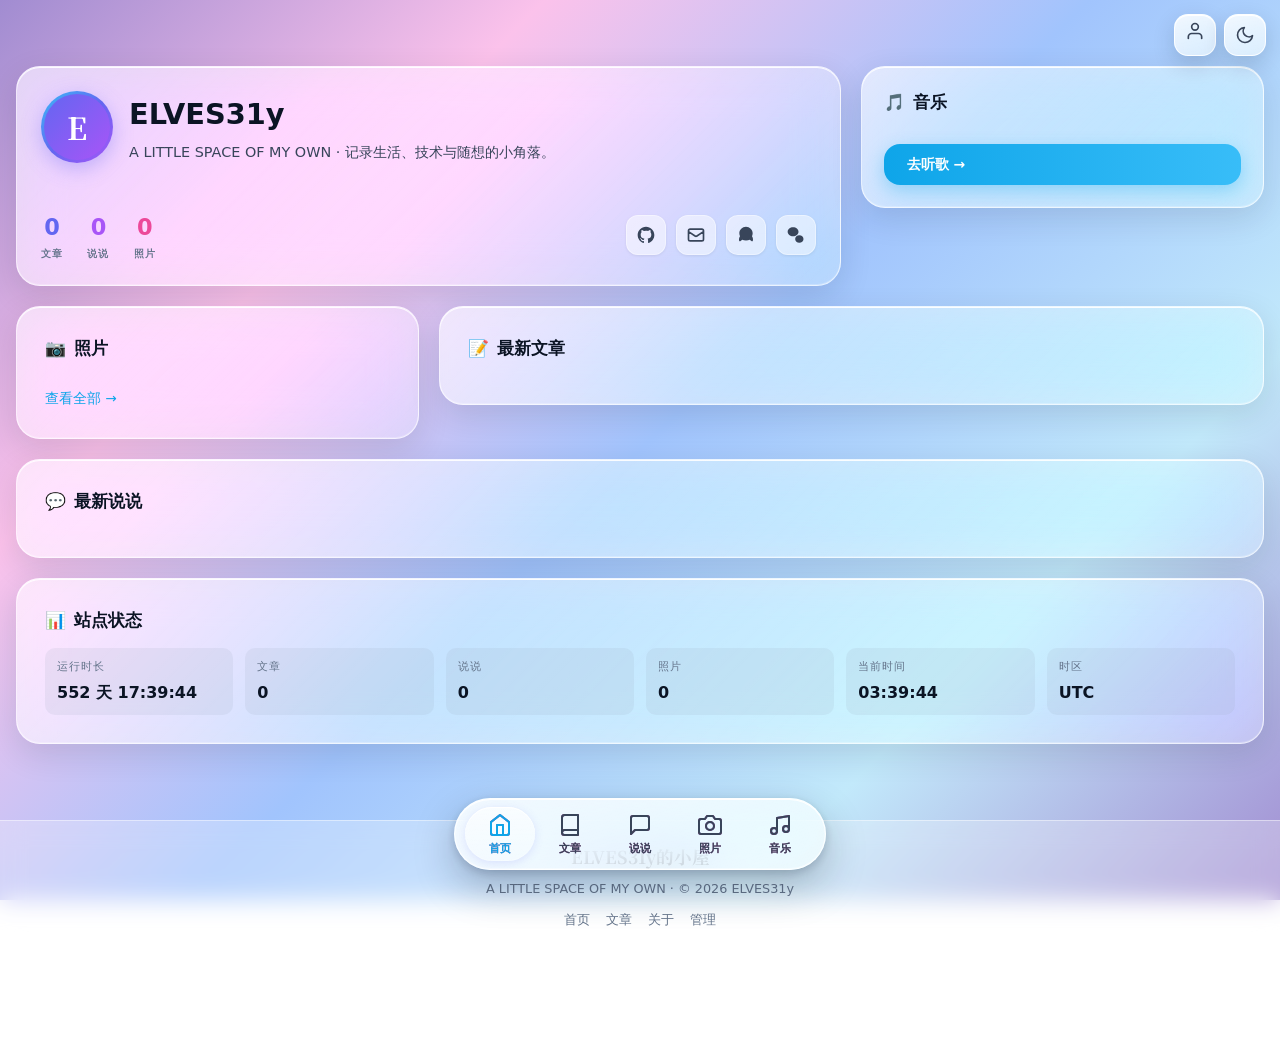
==== public/index.html @ 1f7a44fc "mobile: fix grid min-width blowout causing right-side clipping" ====
﻿<!DOCTYPE html>
<html lang="zh-CN">
<head>
  <meta charset="UTF-8">
  <meta name="viewport" content="width=device-width, initial-scale=1.0, maximum-scale=1.0, user-scalable=no, viewport-fit=cover">
  <title>ELVES31y的小屋 - A LITTLE SPACE OF MY OWN</title>
  <meta name="description" content="ELVES31y的小屋 - A LITTLE SPACE OF MY OWN">
  <link rel="preconnect" href="https://fonts.googleapis.com">
  <link rel="preconnect" href="https://fonts.gstatic.com" crossorigin>
  <link href="https://fonts.googleapis.com/css2?family=Noto+Serif+SC:wght@400;700&display=swap" rel="stylesheet">
  <link rel="stylesheet" href="css/style.css?v=28">
</head>
<body class="page-home">
  <div id="navbar"></div>

  <div class="top-actions">
    <a class="ta-btn" href="about.html" title="关于"><span data-icon="about"></span></a>
    <button class="ta-btn" type="button" data-theme-toggle title="切换主题"></button>
  </div>

  <main class="main" id="app">
    <div class="container">
      <div class="home-grid">

        <!-- 个人信息 -->
        <section class="profile-col">
          <div class="profile-card glass-card hoverable fade-in">
            <div class="profile-top">
              <div class="avatar-ring"><div class="avatar-inner">E<img src="/images/avatar.jpg" alt="ELVES31y" onerror="this.style.display='none'"></div></div>
              <div>
                <h1>ELVES31y</h1>
                <p class="bio">A LITTLE SPACE OF MY OWN · 记录生活、技术与随想的小角落。</p>
              </div>
            </div>
            <div class="profile-bottom">
              <div class="stats">
                <div class="stat"><div class="num" id="stat-posts">0</div><div class="label">文章</div></div>
                <div class="stat"><div class="num" id="stat-moments">0</div><div class="label">说说</div></div>
                <div class="stat"><div class="num" id="stat-photos">0</div><div class="label">照片</div></div>
              </div>
              <div class="social-row">
                <a class="social-btn" href="https://github.com" target="_blank" rel="noopener" title="GitHub">
                  <svg viewBox="0 0 24 24" fill="currentColor"><path d="M12 2C6.477 2 2 6.477 2 12c0 4.42 2.865 8.166 6.839 9.489.5.092.682-.217.682-.482 0-.237-.008-.866-.013-1.7-2.782.603-3.369-1.34-3.369-1.34-.454-1.156-1.11-1.464-1.11-1.464-.908-.62.069-.608.069-.608 1.003.07 1.531 1.03 1.531 1.03.892 1.529 2.341 1.087 2.91.832.092-.647.35-1.088.636-1.338-2.22-.253-4.555-1.11-4.555-4.943 0-1.091.39-1.984 1.029-2.683-.103-.253-.446-1.27.098-2.647 0 0 .84-.269 2.75 1.025A9.564 9.564 0 0112 6.844c.85.004 1.705.115 2.504.337 1.909-1.294 2.747-1.025 2.747-1.025.546 1.379.203 2.394.1 2.647.64.699 1.028 1.592 1.028 2.683 0 3.842-2.339 4.687-4.566 4.935.359.309.678.919.678 1.852 0 1.336-.012 2.415-.012 2.743 0 .267.18.578.688.48C19.138 20.161 22 16.418 22 12c0-5.523-4.477-10-10-10z"/></svg>
                </a>
                <a class="social-btn" href="mailto:you@example.com" title="邮箱">
                  <svg viewBox="0 0 24 24" fill="none" stroke="currentColor" stroke-width="2"><path d="M3 8l7.89 5.26a2 2 0 002.22 0L21 8M5 19h14a2 2 0 002-2V7a2 2 0 00-2-2H5a2 2 0 00-2 2v10a2 2 0 002 2z"/></svg>
                </a>
                <a class="social-btn" href="#" title="QQ">
                  <svg viewBox="0 0 24 24" fill="currentColor"><path d="M12 2c-4.418 0-8 3.582-8 8 0 1.25.289 2.433.805 3.49-1.024 1.708-1.53 3.843-1.021 5.308.203.585.806.84 1.341.57.828-.418 1.625-1.025 2.296-1.722 1.335.539 2.862.854 4.579.854 1.716 0 3.243-.315 4.578-.854.671.697 1.468 1.304 2.296 1.722.535.27 1.138.015 1.341-.57.509-1.465.003-3.6-1.021-5.308C19.71 12.433 20 11.25 20 10c0-4.418-3.582-8-8-8z"/></svg>
                </a>
                <a class="social-btn" href="#" title="微信">
                  <svg viewBox="0 0 24 24" fill="currentColor"><path d="M8.5 13.5c-3.59 0-6.5-2.42-6.5-5.4 0-2.98 2.91-5.4 6.5-5.4s6.5 2.42 6.5 5.4c0 2.98-2.91 5.4-6.5 5.4zm7.5 7.8c-2.76 0-5-2.02-5-4.5 0-2.48 2.24-4.5 5-4.5s5 2.02 5 4.5c0 2.48-2.24 4.5-5 4.5z"/></svg>
                </a>
              </div>
            </div>
          </div>
        </section>

        <!-- 音乐卡 -->
        <section class="music-col">
          <div class="music-card glass-card hoverable fade-in d1">
            <div class="section-title"><span style="color:var(--primary)">🎵</span> 音乐</div>
            <div id="home-music-slot"></div>
            <a class="btn-primary" href="music.html" style="display:inline-block;margin-top:14px">去听歌 →</a>
          </div>
        </section>

        <!-- 照片 -->
        <section class="photo-col">
          <div class="section-card glass-card hoverable fade-in d2">
            <div class="section-title"><span style="color:var(--primary)">📷</span> 照片</div>
            <div id="photo-preview" class="masonry"></div>
            <a href="photos.html" style="display:inline-block;margin-top:12px;color:var(--primary);font-size:0.85rem">查看全部 →</a>
          </div>
        </section>

        <!-- 最新文章 -->
        <section class="posts-col">
          <div class="section-card glass-card fade-in d3">
            <div class="section-title"><span style="color:var(--primary)">📝</span> 最新文章</div>
            <div id="latest-posts"></div>
          </div>
        </section>

        <!-- 最新说说 -->
        <section class="moment-col">
          <div class="section-card glass-card fade-in d4">
            <div class="section-title"><span style="color:var(--primary)">💬</span> 最新说说</div>
            <div id="latest-moments" style="display:grid;grid-template-columns:1fr;gap:12px">
            </div>
          </div>
        </section>

        <!-- 站点状态 -->
        <section class="status-col">
          <div class="section-card glass-card fade-in">
            <div class="section-title"><span style="color:var(--primary)">📊</span> 站点状态</div>
            <div class="status-grid">
              <div class="status-item"><span class="k">运行时长</span><span class="v" id="st-uptime">--</span></div>
              <div class="status-item"><span class="k">文章</span><span class="v" id="st-posts">0</span></div>
              <div class="status-item"><span class="k">说说</span><span class="v" id="st-moments">0</span></div>
              <div class="status-item"><span class="k">照片</span><span class="v" id="st-photos">0</span></div>
              <div class="status-item"><span class="k">当前时间</span><span class="v" id="st-clock">--</span></div>
              <div class="status-item"><span class="k">时区</span><span class="v" id="st-tz">--</span></div>
            </div>
          </div>
        </section>

      </div>
    </div>
  </main>

  <div id="site-footer"></div>
  <script src="js/common.js?v=29"></script>
  <script src="js/home.js?v=2"></script>
</body>
</html>
---- public/css/style.css ----
﻿/* ============================================================
   ELVES31y的小屋 — 全局样式
   设计规范参考自 Kirameku（MIT License），用原生 CSS 重写。
   淡蓝紫柔和色系 · 毛玻璃卡片 · 大圆角 · 柔和阴影
   ============================================================ */

/* ---------- 字体 ---------- */
:root {
  --font-body: "Inter", "Segoe UI Variable", "Segoe UI", "PingFang SC",
    "HarmonyOS Sans SC", "MiSans", "Hiragino Sans GB", "Microsoft YaHei UI",
    "Microsoft YaHei", system-ui, -apple-system, sans-serif;
  --font-serif: "Noto Serif SC", "Songti SC", "SimSun", serif;
  --font-mono: "Cascadia Code", "Fira Code", "JetBrains Mono", Consolas, monospace;
}

/* ---------- 主题变量（浅色） ---------- */
:root {
  --primary: #0ea5e9;          /* sky-500 */
  --primary-2: #38bdf8;        /* sky-400 */
  --primary-soft: rgba(14, 165, 233, 0.1);
  --indigo: #6366f1;
  --indigo-soft: rgba(99, 102, 241, 0.1);
  --purple: #a855f7;
  --pink: #ec4899;
  --pink-soft: rgba(236, 72, 153, 0.1);

  --text-1: #0b1424;           /* slate-900 */
  --text-2: #38455a;           /* slate-600 */
  --text-3: #64748b;           /* slate-400 */

  --card-bg: rgba(255, 255, 255, 0.66);
  --card-bg-strong: rgba(255, 255, 255, 0.82);
  --card-border: rgba(255, 255, 255, 0.7);
  --glass-blur: 12px;

  --radius-lg: 24px;           /* rounded-3xl */
  --radius-md: 16px;           /* rounded-2xl */
  --radius-sm: 12px;           /* rounded-xl */

  --shadow-card: 0 8px 32px rgba(0, 0, 0, 0.1);
  --shadow-card-hover: 0 16px 48px rgba(0, 0, 0, 0.16);
  --shadow-lg: 0 20px 60px rgba(0, 0, 0, 0.2);

  --divider: rgba(15, 23, 42, 0.08);

  /* 背景：淡蓝紫柔和渐变 */
  --bg-body: linear-gradient(135deg, #a18cd1 0%, #fbc2eb 25%, #a1c4fd 50%, #c2e9fb 75%, #a18cd1 100%);
  --bg-size: 400% 400%;
}

/* ---------- 深色主题 ---------- */
[data-theme="dark"] {
  --primary: #38bdf8;
  --primary-2: #0ea5e9;
  --primary-soft: rgba(56, 189, 248, 0.15);
  --indigo: #818cf8;
  --indigo-soft: rgba(129, 140, 248, 0.2);
  --purple: #c084fc;
  --pink: #f472b6;
  --pink-soft: rgba(244, 114, 182, 0.15);

  --text-1: #f5f8fc;
  --text-2: #d5dee9;
  --text-3: #97a6ba;

  --card-bg: rgba(30, 41, 59, 0.78);        /* slate-800/50 */
  --card-bg-strong: rgba(15, 23, 42, 0.9); /* slate-900 */
  --card-border: rgba(255, 255, 255, 0.1);

  --shadow-card: 0 8px 32px rgba(0, 0, 0, 0.3);
  --shadow-card-hover: 0 16px 48px rgba(0, 0, 0, 0.45);
  --shadow-lg: 0 20px 60px rgba(0, 0, 0, 0.5);

  --divider: rgba(255, 255, 255, 0.08);

  --bg-body: linear-gradient(135deg, #0f0b2e 0%, #1a1145 25%, #0d1b3e 50%, #1e1145 75%, #0f0b2e 100%);
}

/* ---------- 基础 ---------- */
* { box-sizing: border-box; margin: 0; padding: 0; }

html {
  overflow-y: scroll;
  scroll-behavior: smooth;
}

body {
  font-family: var(--font-body);
  color: var(--text-1);
  min-height: 100vh;
  line-height: 1.6;
  -webkit-font-smoothing: antialiased;
  background: var(--bg-body);
  background-size: var(--bg-size);
  animation: gradient-flow 20s ease infinite;
  background-attachment: fixed;
  transition: background 0.5s ease, color 0.3s ease;
}

/* 全站背景图位：/images/home-bg.jpg（所有页面统一；关于页横幅另用 about-bg.jpg）。
   图不在 / 加载失败时自动回落到底下的渐变，不会白屏。 */
html { background: var(--bg-body) fixed; }
body { background: transparent; }
/* 背景高斯模糊层：图片铺在固定层上做 blur，正文内容不受影响 */
body::before {
  content: "";
  position: fixed;
  inset: -24px;
  z-index: -1;
  pointer-events: none;
  background: url(/images/home-bg.jpg) center/cover no-repeat;
  filter: blur(16px) saturate(1.12);
  transform: translateZ(0);
}

a { color: inherit; text-decoration: none; }
img { max-width: 100%; display: block; }
button { font-family: inherit; cursor: pointer; border: none; background: none; color: inherit; }
input, textarea, select { font-family: inherit; font-size: 1rem; }

@keyframes gradient-flow {
  0%   { background-position: 0% 50%; }
  50%  { background-position: 100% 50%; }
  100% { background-position: 0% 50%; }
}

/* ---------- 毛玻璃基础 ---------- */
.glass-card {
  background: var(--card-bg);
  -webkit-backdrop-filter: blur(var(--glass-blur));
  backdrop-filter: blur(var(--glass-blur));
  border: 1px solid var(--card-border);
  box-shadow: var(--shadow-card);
  border-radius: var(--radius-md);
  transition: box-shadow 0.3s ease, transform 0.3s ease, background 0.5s ease, border-color 0.5s ease;
}
.glass-card.hoverable:hover {
  box-shadow: var(--shadow-card-hover);
  transform: translateY(-4px);
}

.glass-button {
  background: rgba(255, 255, 255, 0.3);
  -webkit-backdrop-filter: blur(8px);
  backdrop-filter: blur(8px);
  border: 1px solid rgba(255, 255, 255, 0.35);
  border-radius: var(--radius-sm);
  padding: 0.6rem 1.1rem;
  font-size: 0.875rem;
  font-weight: 500;
  transition: all 0.3s ease;
  color: var(--text-2);
}
.glass-button:hover {
  background: rgba(255, 255, 255, 0.5);
  transform: translateY(-1px);
  box-shadow: 0 4px 12px rgba(0, 0, 0, 0.15);
  color: var(--text-1);
}
[data-theme="dark"] .glass-button { background: rgba(51, 65, 85, 0.5); border-color: rgba(255,255,255,0.12); }
[data-theme="dark"] .glass-button:hover { background: rgba(71, 85, 105, 0.6); }

.glass-input {
  width: 100%;
  background: rgba(255, 255, 255, 0.3);
  -webkit-backdrop-filter: blur(8px);
  backdrop-filter: blur(8px);
  border: 1px solid rgba(255, 255, 255, 0.35);
  border-radius: var(--radius-sm);
  padding: 0.7rem 1rem;
  outline: none;
  transition: all 0.3s ease;
  color: var(--text-1);
}
.glass-input:focus {
  border-color: rgba(99, 102, 241, 0.6);
  box-shadow: 0 0 0 3px rgba(99, 102, 241, 0.12);
}
[data-theme="dark"] .glass-input { background: rgba(51, 65, 85, 0.5); border-color: rgba(255,255,255,0.12); }

/* 主按钮（渐变） */
.btn-primary {
  display: inline-flex; align-items: center; gap: 0.4rem;
  padding: 0.6rem 1.4rem;
  border-radius: var(--radius-md);
  background: linear-gradient(90deg, var(--primary), var(--primary-2));
  color: #fff; font-weight: 600; font-size: 0.875rem;
  box-shadow: 0 6px 18px rgba(14, 165, 233, 0.3);
  transition: transform 0.2s ease, box-shadow 0.2s ease, opacity 0.2s;
}
.btn-primary:hover { transform: translateY(-2px); box-shadow: 0 10px 24px rgba(14, 165, 233, 0.4); }
.btn-primary:disabled { opacity: 0.5; cursor: not-allowed; transform: none; }

.btn-ghost {
  display: inline-flex; align-items: center; gap: 0.4rem;
  padding: 0.55rem 1.2rem; border-radius: var(--radius-md);
  background: rgba(255,255,255,0.1); border: 1px solid rgba(255,255,255,0.2);
  font-size: 0.875rem; font-weight: 500; color: var(--text-2);
  transition: all 0.3s ease;
}
.btn-ghost:hover { background: rgba(255,255,255,0.2); color: var(--text-1); }

/* ---------- 滚动条 ---------- */
::-webkit-scrollbar { width: 6px; height: 6px; }
::-webkit-scrollbar-track { background: transparent; }
::-webkit-scrollbar-thumb { background: rgba(99, 102, 241, 0.3); border-radius: 10px; }
::-webkit-scrollbar-thumb:hover { background: rgba(99, 102, 241, 0.8); }
* { scrollbar-width: thin; scrollbar-color: rgba(99, 102, 241, 0.3) transparent; }

/* ---------- 布局 ---------- */
.container { width: 100%; max-width: 1152px; margin: 0 auto; padding: 0 16px; }
.container-narrow { width: 100%; max-width: 896px; margin: 0 auto; padding: 0 16px; }
.container-xs { width: 100%; max-width: 672px; margin: 0 auto; padding: 0 16px; }

.main { padding-top: 84px; /* 给固定导航让位 */ padding-bottom: 48px; min-height: 70vh; }

/* 页头（图标 + 标题 + 副标题） */
.page-header { margin-bottom: 32px; }
.page-header .head { display: flex; align-items: center; gap: 10px; margin-bottom: 4px; }
.page-header .head svg { width: 26px; height: 26px; color: var(--primary); }
.page-header h1 { font-size: 1.5rem; font-weight: 700; color: var(--text-1); }
.page-header .sub { font-size: 0.9rem; color: var(--text-2); margin-left: 36px; }

/* ---------- 导航栏 ---------- */
.navbar {
  position: fixed; top: 0; left: 0; right: 0; z-index: 50;
  background: var(--card-bg);
  -webkit-backdrop-filter: blur(12px);
  backdrop-filter: blur(12px);
  border-bottom: 1px solid var(--card-border);
  box-shadow: 0 8px 32px rgba(0, 0, 0, 0.08);
}
.navbar-inner {
  max-width: 1280px; margin: 0 auto; padding: 0 16px;
  display: flex; align-items: center; justify-content: space-between; height: 64px;
}
.brand { display: flex; align-items: center; font-family: var(--font-serif); font-size: 1.3rem; font-weight: 700; color: var(--text-1); }
.brand .accent { color: var(--primary); font-family: serif; margin: 0 2px; }

.nav-links { display: none; align-items: center; gap: 2px; }
.nav-links a {
  position: relative; display: flex; align-items: center; gap: 6px;
  padding: 8px 12px; border-radius: 8px; font-size: 0.875rem; font-weight: 500;
  color: var(--text-2); transition: all 0.2s ease;
}
.nav-links a svg { width: 16px; height: 16px; }
.nav-links a:hover { color: var(--text-1); }
.nav-links a.active { color: var(--primary); }
.nav-links a.active::after {
  content: ""; position: absolute; bottom: 2px; left: 50%; transform: translateX(-50%);
  width: 6px; height: 6px; border-radius: 50%; background: var(--primary);
}

.nav-actions { display: flex; align-items: center; gap: 4px; }
.icon-btn {
  display: flex; align-items: center; justify-content: center;
  width: 38px; height: 38px; border-radius: 8px; color: var(--text-2);
  transition: all 0.2s ease;
}
.icon-btn:hover { background: rgba(148, 163, 184, 0.15); color: var(--text-1); }
.icon-btn svg { width: 20px; height: 20px; }
.hamburger { display: flex; }

/* 移动端下拉菜单 */
.mobile-menu {
  display: none; position: fixed; top: 64px; left: 0; right: 0; z-index: 49;
  background: var(--card-bg-strong);
  -webkit-backdrop-filter: blur(16px); backdrop-filter: blur(16px);
  border-bottom: 1px solid var(--card-border);
  box-shadow: var(--shadow-card); padding: 12px;
}
.mobile-menu.open { display: block; }
.mobile-menu a {
  display: flex; align-items: center; gap: 12px;
  padding: 12px 16px; border-radius: 8px; font-size: 0.95rem; font-weight: 500; color: var(--text-2);
}
.mobile-menu a svg { width: 20px; height: 20px; }
.mobile-menu a.active { background: var(--primary-soft); color: var(--primary); }

@media (min-width: 900px) {
  .nav-links { display: flex; }
  .hamburger { display: none; }
}

/* ---------- 页脚 ---------- */
.site-footer {
  margin-top: 48px; padding: 32px 16px;
  border-top: 1px solid var(--card-border);
  background: var(--card-bg);
  -webkit-backdrop-filter: blur(12px); backdrop-filter: blur(12px);
  text-align: center;
}
.site-footer .brand { justify-content: center; font-size: 1.1rem; margin-bottom: 8px; }
.site-footer p { color: var(--text-3); font-size: 0.8rem; }
.site-footer .links { display: flex; justify-content: center; flex-wrap: wrap; gap: 16px; margin-top: 10px; }
.site-footer .links a { color: var(--text-3); font-size: 0.8rem; }
.site-footer .links a:hover { color: var(--primary); }

/* ---------- 首页 ---------- */
.home-grid { display: grid; grid-template-columns: 1fr; gap: 16px; }
.section-card { padding: 22px; border-radius: var(--radius-lg); }
.section-title { display: flex; align-items: center; gap: 8px; font-size: 1.05rem; font-weight: 700; margin-bottom: 14px; }
.section-title svg { width: 18px; height: 18px; color: var(--primary); }

/* 个人信息卡 */
.profile-card { padding: 24px; border-radius: var(--radius-lg); display: flex; flex-direction: column; justify-content: space-between; min-height: 220px; }
.profile-top { display: flex; align-items: flex-start; gap: 16px; }
.avatar-ring {
  flex-shrink: 0; width: 72px; height: 72px; border-radius: 50%;
  background: linear-gradient(135deg, var(--primary-2), var(--indigo), var(--purple));
  padding: 3px; box-shadow: 0 6px 20px rgba(99, 102, 241, 0.35);
}
.avatar-ring img { width: 100%; height: 100%; border-radius: 50%; object-fit: cover; background: #fff; }
.avatar-inner {
  width: 100%; height: 100%; border-radius: 50%; background: #fff;
  display: flex; align-items: center; justify-content: center;
  font-family: var(--font-serif); font-size: 1.9rem; font-weight: 700;
  background: linear-gradient(135deg, var(--indigo), var(--purple)); color: #fff;
}
.profile-top h1 { font-size: 1.5rem; font-weight: 700; margin-bottom: 4px; }
.profile-top .bio { font-size: 0.9rem; color: var(--text-2); max-width: 480px; }
.profile-bottom { display: flex; align-items: center; justify-content: space-between; flex-wrap: wrap; gap: 14px; margin-top: 20px; }
.stats { display: flex; gap: 24px; }
.stat { text-align: center; }
.stat .num { font-size: 1.4rem; font-weight: 900; color: var(--indigo); }
.stat:nth-child(2) .num { color: var(--purple); }
.stat:nth-child(3) .num { color: var(--pink); }
.stat .label { font-size: 0.6rem; font-weight: 700; color: var(--text-3); text-transform: uppercase; letter-spacing: 0.12em; }
.social-row { display: flex; gap: 10px; flex-wrap: wrap; }
.social-btn {
  width: 40px; height: 40px; border-radius: 12px;
  background: rgba(255,255,255,0.5); border: 1px solid rgba(255,255,255,0.4);
  display: flex; align-items: center; justify-content: center; color: var(--text-2);
  box-shadow: 0 1px 3px rgba(0,0,0,0.08); transition: all 0.3s ease;
}
[data-theme="dark"] .social-btn { background: rgba(51,65,85,0.5); border-color: rgba(255,255,255,0.1); }
.social-btn:hover { transform: scale(1.15) translateY(-3px); color: var(--primary); }
.social-btn svg { width: 20px; height: 20px; }

/* 音乐卡（首页） */
.music-card { padding: 22px; border-radius: var(--radius-lg); display: flex; flex-direction: column; justify-content: center; }
.music-card .aplayer { margin: 0; border-radius: var(--radius-sm); }

/* 文章 hero 大图卡 */
.hero-post {
  position: relative; display: block; border-radius: var(--radius-lg); overflow: hidden;
  min-height: 200px; aspect-ratio: 16/10;
}
.hero-post img { position: absolute; inset: 0; width: 100%; height: 100%; object-fit: cover; transition: transform 0.6s ease; }
.hero-post:hover img { transform: scale(1.05); }
.hero-post .mask { position: absolute; inset: 0; background: linear-gradient(to top, rgba(0,0,0,0.75), rgba(0,0,0,0.15) 50%, transparent); }
.hero-post .info { position: absolute; left: 0; right: 0; bottom: 0; padding: 18px; color: #fff; }
.hero-post .info h3 { font-size: 1.3rem; font-weight: 700; margin-bottom: 4px; }
.hero-post .info p { font-size: 0.85rem; opacity: 0.75; }
.hero-post .meta { display: flex; gap: 14px; font-size: 0.75rem; opacity: 0.6; margin-top: 6px; }
.hero-post .placeholder {
  position: absolute; inset: 0; display: flex; align-items: center; justify-content: center;
  background: linear-gradient(135deg, var(--indigo), var(--primary-2), var(--purple)); color: #fff; font-size: 1.4rem;
}
.hero-post .fallback, .mini-post .fallback {
  position: absolute; inset: 0; display: flex; align-items: center; justify-content: center;
  background: linear-gradient(135deg, var(--indigo), var(--primary-2), var(--purple));
  color: #fff; font-family: var(--font-serif); font-size: 1.05rem; padding: 16px; text-align: center;
}

/* 小文章卡（首页） */
.mini-posts { display: grid; grid-template-columns: repeat(3, 1fr); gap: 12px; }
.mini-post {
  position: relative; display: block; border-radius: var(--radius-md); overflow: hidden; height: 90px;
}
.mini-post img { width: 100%; height: 100%; object-fit: cover; transition: transform 0.5s ease; }
.mini-post:hover img { transform: scale(1.05); }
.mini-post .bg { position: absolute; inset: 0; background: linear-gradient(135deg, var(--indigo), var(--purple)); }
.mini-post .t { position: absolute; inset: 0; padding: 10px; display: flex; flex-direction: column; justify-content: flex-end; color: #fff; background: rgba(0,0,0,0.35); }
.mini-post .t h4 { font-size: 0.75rem; font-weight: 700; }
.mini-post .t span { font-size: 0.6rem; opacity: 0.6; }

/* 说说预览卡 */
.moment-preview { padding: 18px; border-radius: var(--radius-md); min-height: 120px; }
.moment-preview .time { font-size: 0.7rem; color: var(--text-3); }
.moment-preview p { font-size: 0.85rem; color: var(--text-2); margin-top: 6px; line-height: 1.6; }

/* ---------- 文章列表 ---------- */
.filter-tabs { display: flex; flex-wrap: wrap; gap: 8px; margin-bottom: 24px; }
.filter-tab {
  position: relative; padding: 6px 18px; border-radius: var(--radius-md);
  font-size: 0.85rem; font-weight: 500; color: var(--text-2);
  background: rgba(255,255,255,0.12); border: 1px solid rgba(255,255,255,0.22);
  -webkit-backdrop-filter: blur(12px); backdrop-filter: blur(12px);
  transition: all 0.3s ease; overflow: hidden;
}
.filter-tab:hover { background: rgba(255,255,255,0.24); }
.filter-tab.active { color: #fff; border-color: transparent; background: linear-gradient(90deg, var(--primary), var(--primary-2)); box-shadow: 0 6px 16px rgba(14,165,233,0.3); }
.filter-tab .count { font-size: 0.75rem; opacity: 0.65; margin-left: 5px; }

.post-grid { display: grid; grid-template-columns: 1fr; gap: 16px; }
@media (min-width: 640px) { .post-grid { grid-template-columns: repeat(2, 1fr); } }
@media (min-width: 1024px) { .post-grid { grid-template-columns: repeat(3, 1fr); gap: 20px; } }

.post-card {
  position: relative; display: block; border-radius: var(--radius-lg); overflow: hidden;
  aspect-ratio: 16/10; background: var(--card-bg-strong);
  transform-style: preserve-3d; transition: transform 0.2s ease-out, box-shadow 0.3s ease;
}
.post-card img { position: absolute; inset: 0; width: 100%; height: 100%; object-fit: cover; transition: transform 0.5s ease; }
.post-card:hover img { transform: scale(1.06); }
.post-card .mask { position: absolute; inset: 0; background: linear-gradient(to top, rgba(0,0,0,0.75), rgba(0,0,0,0.2) 55%, transparent); }
.post-card .fallback {
  position: absolute; inset: 0; display: flex; align-items: center; justify-content: center;
  background: linear-gradient(135deg, var(--indigo), var(--primary-2), var(--purple));
  color: rgba(255,255,255,0.9); font-family: var(--font-serif); font-size: 1.3rem; padding: 20px; text-align: center;
}
.post-card .pin {
  position: absolute; top: 12px; left: 12px; display: flex; align-items: center; gap: 4px;
  padding: 3px 12px; border-radius: 999px; background: rgba(245, 158, 11, 0.9);
  color: #fff; font-size: 0.7rem; font-weight: 600;
}
.post-card .body { position: absolute; left: 0; right: 0; bottom: 0; padding: 16px; color: #fff; }
.post-card .body h3 { font-size: 1rem; font-weight: 700; margin-bottom: 4px; line-height: 1.4; }
.post-card .body p { font-size: 0.8rem; opacity: 0.72; margin-bottom: 8px; }
.post-card .meta { display: flex; justify-content: space-between; font-size: 0.72rem; opacity: 0.6; }
.post-card .meta .l, .post-card .meta .r { display: flex; gap: 10px; align-items: center; }

/* 空状态 / 加载 */
.empty { display: flex; flex-direction: column; align-items: center; justify-content: center; padding: 80px 0; color: var(--text-3); }
.empty svg { width: 44px; height: 44px; opacity: 0.4; margin-bottom: 12px; }
.spinner {
  width: 32px; height: 32px; margin: 40px auto;
  border: 3px solid var(--primary); border-top-color: transparent; border-radius: 50%;
  animation: spin 0.8s linear infinite;
}
@keyframes spin { to { transform: rotate(360deg); } }

/* ---------- 文章详情 ---------- */
.back-link { display: inline-flex; align-items: center; gap: 6px; font-size: 0.9rem; color: var(--text-2); margin-bottom: 16px; }
.back-link:hover { color: var(--primary); }
.back-link svg { width: 16px; height: 16px; }

.article {
  border-radius: var(--radius-lg); overflow: hidden;
  background: var(--card-bg-strong);
  -webkit-backdrop-filter: blur(20px); backdrop-filter: blur(20px);
  border: 1px solid var(--card-border); box-shadow: var(--shadow-lg);
}
.article-cover { position: relative; width: 100%; height: 180px; overflow: hidden; }
.article-cover img { width: 100%; height: 100%; object-fit: cover; }
.article-cover .mask { position: absolute; inset: 0; background: linear-gradient(to top, rgba(0,0,0,0.5), transparent); }
.article-body { padding: 24px 20px 32px; }
@media (min-width: 768px) { .article-body { padding: 40px 48px; } .article-cover { height: 288px; } }
.article-body h1.title { font-size: 1.5rem; font-weight: 700; line-height: 1.35; margin-bottom: 10px; }
@media (min-width: 768px) { .article-body h1.title { font-size: 2.2rem; } }
.article-body .desc { font-size: 1rem; color: var(--text-2); margin-bottom: 20px; }
.article-meta {
  display: flex; flex-wrap: wrap; gap: 14px; font-size: 0.82rem; color: var(--text-2);
  padding-bottom: 20px; margin-bottom: 24px; border-bottom: 1px solid var(--divider);
}
.article-meta .item { display: inline-flex; align-items: center; gap: 5px; }
.article-meta svg { width: 15px; height: 15px; }
.article-meta .like-btn { transition: color 0.2s; }
.article-meta .like-btn:hover { color: var(--pink); }
.article-meta .like-btn.liked { color: var(--pink); }
.article-meta .like-btn.liked svg { fill: var(--pink); }
.article-tags { display: flex; flex-wrap: wrap; gap: 8px; margin-top: 14px; }
.tag {
  padding: 3px 12px; border-radius: 999px; font-size: 0.75rem;
  background: var(--primary-soft); color: var(--primary);
  border: 1px solid rgba(14,165,233,0.25);
}

/* Markdown 正文排版（post-content） */
.post-content { font-size: 1rem; line-height: 1.85; color: var(--text-1); word-break: break-word; }
.post-content h2 { font-size: 1.5rem; font-weight: 700; margin: 2rem 0 0.75rem; }
.post-content h3 { font-size: 1.25rem; font-weight: 600; margin: 1.5rem 0 0.5rem; }
.post-content h4 { font-size: 1.1rem; font-weight: 600; margin: 1.25rem 0 0.5rem; }
.post-content p { margin: 0.9rem 0; }
.post-content ul, .post-content ol { padding-left: 1.5rem; margin: 1rem 0; }
.post-content li { margin: 0.3rem 0; }
.post-content a { color: var(--indigo); text-decoration: underline; text-underline-offset: 3px; }
.post-content img { display: block; margin: 2rem auto; border-radius: var(--radius-md); cursor: zoom-in; }
.post-content blockquote {
  border-left: 4px solid var(--indigo); padding-left: 1rem; margin: 1.5rem 0;
  color: var(--text-2); font-style: italic;
}
.post-content code { font-family: var(--font-mono); }
.post-content p code, .post-content li code {
  background: var(--indigo-soft); color: var(--indigo); padding: 0.15rem 0.4rem;
  border-radius: 6px; font-weight: 600; font-size: 0.88em;
}
.post-content pre {
  background: #1e293b !important; color: #e2e8f0 !important;
  padding: 1.25rem; border-radius: 12px; overflow-x: auto; margin: 1.5rem 0;
  border: 1px solid rgba(255,255,255,0.08); line-height: 1.6;
}
.post-content pre code { background: transparent; padding: 0; font-size: 0.9em; color: inherit; }
.post-content table { width: 100%; border-collapse: collapse; margin: 1.5rem 0; border: 1px solid var(--divider); border-radius: 8px; overflow: hidden; }
.post-content th, .post-content td { border: 1px solid var(--divider); padding: 0.6rem 1rem; text-align: left; }
.post-content th { background: rgba(148,163,184,0.12); font-weight: 600; }
.post-content hr { border: none; border-top: 1px solid var(--divider); margin: 2rem 0; }

/* ---------- 评论区 ---------- */
.comments { margin-top: 28px; border-radius: var(--radius-lg); padding: 22px; }
.comments h2 { font-size: 1.1rem; font-weight: 700; margin-bottom: 16px; }
.comment-form { display: flex; flex-direction: column; gap: 10px; margin-bottom: 20px; }
.comment-form .row { display: grid; grid-template-columns: 1fr; gap: 10px; }
@media (min-width: 640px) { .comment-form .row { grid-template-columns: 220px 1fr; } }
.comment-item { padding: 14px 0; border-bottom: 1px solid var(--divider); }
.comment-item:last-child { border-bottom: none; }
.comment-item .head { display: flex; align-items: center; gap: 8px; margin-bottom: 6px; }
.comment-item .avatar {
  width: 28px; height: 28px; border-radius: 50%; display: flex; align-items: center; justify-content: center;
  background: linear-gradient(135deg, var(--indigo), var(--purple)); color: #fff; font-size: 0.75rem; font-weight: 700;
}
.comment-item .nick { font-size: 0.85rem; font-weight: 600; }
.comment-item .time { font-size: 0.7rem; color: var(--text-3); margin-left: auto; }
.comment-item .content { font-size: 0.9rem; color: var(--text-2); white-space: pre-wrap; }

/* ---------- 说说时间线 ---------- */
.moment-group { margin-bottom: 40px; }
.moment-group:last-child { margin-bottom: 0; }
.moment-group .g-head { display: flex; align-items: center; gap: 10px; margin-bottom: 14px; }
.moment-group .g-head .date { font-size: 0.85rem; font-weight: 700; color: var(--text-2); }
.moment-group .g-head .cnt { font-size: 0.72rem; color: var(--text-3); }
.moment-group .g-head .line { flex: 1; height: 1px; background: linear-gradient(to right, var(--divider), transparent); }
.moment-card {
  border-radius: var(--radius-md); padding: 18px; cursor: pointer;
  transition: box-shadow 0.3s ease, transform 0.3s ease;
}
.moment-card:hover { box-shadow: var(--shadow-card-hover); transform: translateY(-3px) rotate(0deg); }
.moment-card .m-head { display: flex; align-items: center; gap: 8px; margin-bottom: 8px; }
.moment-card .m-head .avatar { width: 24px; height: 24px; border-radius: 50%; overflow: hidden; }
.moment-card .m-head .avatar img { width: 100%; height: 100%; object-fit: cover; }
.moment-card .m-head .who { font-size: 0.85rem; font-weight: 600; }
.moment-card .m-head .time { font-size: 0.7rem; color: var(--text-3); margin-left: auto; }
.moment-card .mood { padding: 2px 10px; border-radius: 999px; font-size: 0.7rem; background: rgba(148,163,184,0.15); color: var(--text-2); }
.moment-card .m-content { font-size: 0.92rem; color: var(--text-2); white-space: pre-wrap; }
.moment-card .m-images { display: grid; gap: 8px; margin: 12px 0; grid-template-columns: repeat(2, 1fr); }
.moment-card .m-images.cols-3 { grid-template-columns: repeat(3, 1fr); }
.moment-card .m-images img { width: 100%; aspect-ratio: 1; object-fit: cover; border-radius: 10px; cursor: zoom-in; transition: transform 0.3s ease; }
.moment-card .m-images img:hover { transform: scale(1.03); }
.moment-card .m-foot { display: flex; align-items: center; justify-content: space-between; padding-top: 12px; border-top: 1px solid var(--divider); }
.like-btn { display: inline-flex; align-items: center; gap: 5px; font-size: 0.8rem; color: var(--text-3); transition: color 0.2s; }
.like-btn:hover { color: var(--pink); }
.like-btn.liked { color: var(--pink); }
.like-btn.liked svg { fill: var(--pink); }

/* ---------- 照片墙（瀑布流） ---------- */
.masonry { columns: 1; column-gap: 16px; }
@media (min-width: 640px) { .masonry { columns: 2; } }
@media (min-width: 1024px) { .masonry { columns: 3; } }
.photo-card {
  position: relative; display: inline-block; width: 100%; margin-bottom: 16px;
  background: var(--card-bg-strong); padding: 8px; border-radius: 6px;
  box-shadow: 0 6px 20px rgba(0,0,0,0.12); break-inside: avoid;
  transition: box-shadow 0.3s ease, transform 0.3s ease;
}
.photo-card:hover { box-shadow: var(--shadow-lg); transform: translateY(-3px) rotate(0deg); }
.photo-card img { width: 100%; border-radius: 3px; cursor: zoom-in; }
.photo-card.landscape img { aspect-ratio: 4/3; object-fit: cover; }
.photo-card.portrait img { aspect-ratio: 4/5; object-fit: cover; }
.photo-card .caption { text-align: center; font-size: 0.75rem; color: var(--text-3); font-family: var(--font-serif); font-style: italic; padding: 8px 0 2px; }
.photo-card .tape {
  position: absolute; top: -6px; left: 12px; width: 44px; height: 14px;
  background: rgba(251, 191, 36, 0.5); border-radius: 3px; transform: rotate(-6deg);
  -webkit-backdrop-filter: blur(2px); backdrop-filter: blur(2px);
}

/* 灯箱 */
.lightbox {
  position: fixed; inset: 0; z-index: 999; display: flex; align-items: center; justify-content: center;
  background: rgba(0,0,0,0.85); -webkit-backdrop-filter: blur(4px); backdrop-filter: blur(4px);
  opacity: 0; pointer-events: none; transition: opacity 0.2s ease;
}
.lightbox.open { opacity: 1; pointer-events: auto; }
.lightbox img { max-width: 92vw; max-height: 85vh; object-fit: contain; border-radius: 8px; box-shadow: var(--shadow-lg); }
.lightbox .close {
  position: absolute; top: 16px; right: 16px; width: 40px; height: 40px; border-radius: 50%;
  background: rgba(255,255,255,0.12); color: #fff; display: flex; align-items: center; justify-content: center;
}
.lightbox .close:hover { background: rgba(255,255,255,0.25); }

/* ---------- 音乐页 ---------- */
.music-wrap { border-radius: var(--radius-lg); padding: 22px; }
.aplayer { font-family: var(--font-body) !important; }

/* ---------- 关于页 ---------- */
.about-card { border-radius: var(--radius-lg); overflow: hidden; }
/* 背景图位：把图片放到 public/images/about-bg.jpg 就自动替换掉渐变。
   图片不存在或加载失败时自动回落渐变，不会出现空白块。 */
.about-cover { width: 100%; height: 160px; position: relative; background: url(/images/about-bg.jpg) center/cover no-repeat, linear-gradient(135deg, var(--indigo), var(--primary-2), var(--purple)); overflow: hidden; }
.about-cover .mask { position: absolute; inset: 0; background: linear-gradient(to top, rgba(0,0,0,0.4), transparent); }
.about-body { padding: 0 24px 32px; }
.about-avatar {
  width: 96px; height: 96px; border-radius: 50%; border: 4px solid #fff; margin: -48px auto 0; position: relative; z-index: 2;
  box-shadow: var(--shadow-lg); overflow: hidden; background: #fff;
}
[data-theme="dark"] .about-avatar { border-color: #0f172a; }
.about-avatar img { width: 100%; height: 100%; object-fit: cover; }
.about-body h1 { font-size: 1.6rem; font-weight: 900; margin: 12px 0 4px; }
.about-body .tagline { color: var(--indigo); font-weight: 700; text-transform: uppercase; letter-spacing: 0.1em; font-size: 0.85rem; }
.about-divider { border-top: 1px solid var(--divider); margin: 20px 0; padding-top: 20px; }
.qr-grid { display: flex; flex-wrap: wrap; justify-content: center; gap: 16px; margin: 0 auto; max-width: 640px; }
.qr-box { text-align: center; padding: 16px; border-radius: var(--radius-md); background: rgba(255,255,255,0.2); }
[data-theme="dark"] .qr-box { background: rgba(255,255,255,0.06); }
.qr-box .ph {
  width: 172px; height: 172px; margin: 0 auto 10px; border-radius: 8px;
  display: flex; align-items: center; justify-content: center; font-size: 0.75rem; color: var(--text-3);
  background: repeating-linear-gradient(45deg, rgba(148,163,184,0.15), rgba(148,163,184,0.15) 8px, transparent 8px, transparent 16px);
  border: 1px dashed var(--text-3);
}
.qr-box .name { font-weight: 600; font-size: 0.9rem; }

/* ---------- 后台 ---------- */
.admin-grid { display: grid; grid-template-columns: 1fr; gap: 16px; }
@media (min-width: 900px) { .admin-grid { grid-template-columns: 220px 1fr; } }
.admin-side { padding: 16px; border-radius: var(--radius-md); height: fit-content; }
.admin-side button {
  display: flex; align-items: center; gap: 10px; width: 100%; padding: 11px 14px; border-radius: 10px;
  font-size: 0.9rem; font-weight: 500; color: var(--text-2); text-align: left; transition: all 0.2s ease;
}
.admin-side button:hover { background: rgba(148,163,184,0.12); }
.admin-side button.active { background: var(--primary-soft); color: var(--primary); }
.admin-panel { padding: 22px; border-radius: var(--radius-lg); min-height: 400px; }
.form-group { margin-bottom: 16px; }
.form-group label { display: block; font-size: 0.82rem; font-weight: 600; color: var(--text-2); margin-bottom: 6px; }
.form-row { display: grid; grid-template-columns: 1fr; gap: 12px; }
@media (min-width: 640px) { .form-row.two { grid-template-columns: 1fr 1fr; } .form-row.three { grid-template-columns: 1fr 1fr 1fr; } }
textarea.glass-input { min-height: 120px; resize: vertical; }

.login-card { max-width: 380px; margin: 60px auto; padding: 32px; border-radius: var(--radius-lg); text-align: center; }
.login-card h1 { font-family: var(--font-serif); font-size: 1.4rem; margin-bottom: 20px; }

.admin-table { width: 100%; border-collapse: collapse; font-size: 0.85rem; }
.admin-table th, .admin-table td { text-align: left; padding: 10px 12px; border-bottom: 1px solid var(--divider); }
.admin-table th { color: var(--text-3); font-weight: 600; font-size: 0.75rem; }
.admin-table .actions { display: flex; gap: 6px; }
.mini-btn {
  padding: 4px 10px; border-radius: 8px; font-size: 0.75rem; font-weight: 500;
  background: rgba(148,163,184,0.15); color: var(--text-2); transition: all 0.2s;
}
.mini-btn:hover { background: rgba(148,163,184,0.3); color: var(--text-1); }
.mini-btn.danger:hover { background: rgba(239,68,68,0.15); color: #ef4444; }
.mini-btn.ok { background: var(--primary-soft); color: var(--primary); }

.status-pill { padding: 2px 10px; border-radius: 999px; font-size: 0.7rem; }
.status-pill.published, .status-pill.approved { background: rgba(34,197,94,0.15); color: #22c55e; }
.status-pill.draft, .status-pill.pending { background: rgba(245,158,11,0.15); color: #f59e0b; }
.status-pill.hidden { background: rgba(239,68,68,0.15); color: #ef4444; }

/* 拖拽上传区 */
.drop-zone {
  border: 2px dashed var(--text-3); border-radius: var(--radius-md); padding: 28px;
  text-align: center; color: var(--text-3); cursor: pointer; transition: all 0.2s ease;
}
.drop-zone:hover, .drop-zone.drag { border-color: var(--primary); color: var(--primary); background: var(--primary-soft); }
.upload-preview { display: flex; flex-wrap: wrap; gap: 10px; margin-top: 10px; }
.upload-preview img { width: 90px; height: 90px; object-fit: cover; border-radius: 10px; }

/* ---------- 提示 toast ---------- */
.toast-wrap { position: fixed; top: 76px; left: 50%; transform: translateX(-50%); z-index: 999; display: flex; flex-direction: column; gap: 8px; align-items: center; }
.toast {
  padding: 10px 18px; border-radius: 12px; font-size: 0.85rem; color: #fff;
  background: rgba(15,23,42,0.85); -webkit-backdrop-filter: blur(8px); backdrop-filter: blur(8px);
  box-shadow: var(--shadow-card); opacity: 0; transform: translateY(-10px); transition: all 0.3s ease;
}
.toast.show { opacity: 1; transform: translateY(0); }
.toast.error { background: rgba(239,68,68,0.9); }
.toast.success { background: rgba(34,197,94,0.9); }

/* ---------- 动画 ---------- */
.fade-in { opacity: 0; transform: translateY(20px); animation: fadeUp 0.5s ease-out forwards; }
@keyframes fadeUp { to { opacity: 1; transform: translateY(0); } }
.d1 { animation-delay: 0.1s; } .d2 { animation-delay: 0.2s; } .d3 { animation-delay: 0.3s; } .d4 { animation-delay: 0.4s; }

/* ---------- 工具类 ---------- */
.hidden { display: none !important; }
.line-clamp-1 { display: -webkit-box; -webkit-line-clamp: 1; -webkit-box-orient: vertical; overflow: hidden; }
.line-clamp-2 { display: -webkit-box; -webkit-line-clamp: 2; -webkit-box-orient: vertical; overflow: hidden; }
.text-center { text-align: center; }
.mt-16 { margin-top: 16px; } .mt-24 { margin-top: 24px; } .mb-16 { margin-bottom: 16px; }

/* 响应式：桌面端首页 bento 布局 */
@media (min-width: 900px) {
  .home-grid { grid-template-columns: repeat(12, 1fr); gap: 20px; }
  .home-grid .profile-col { grid-column: span 8; }
  .home-grid .music-col { grid-column: span 4; }
  .home-grid .photo-col { grid-column: span 4; }
  .home-grid .posts-col { grid-column: span 8; }
  .home-grid .moment-col { grid-column: span 12; }
  .profile-top h1 { font-size: 1.8rem; }
  .section-card { padding: 28px; }
  .main { padding-top: 96px; }
}

/* ---------- 图片位（头像 / 二维码） ----------
   图放在 public/images/ 下，文件名见 HTML。
   图片不存在时 img 会被隐藏，露出底下的字母/虚线占位，不会出现破图标。 */
.avatar-inner { position: relative; }
.avatar-inner img {
  position: absolute; inset: 0;
  width: 100%; height: 100%; border-radius: 50%;
  object-fit: cover; display: block;
}
.qr-box .ph img {
  width: 100%; height: 100%;
  object-fit: contain; background: #fff; border-radius: 8px; display: block;
}

/* ---------- site status block ---------- */
.status-grid { display: grid; grid-template-columns: repeat(auto-fit, minmax(132px, 1fr)); gap: 12px; }
.status-item { display: flex; flex-direction: column; gap: 4px; padding: 10px 12px; border-radius: 10px; background: rgba(148,163,184,.14); }
[data-theme="dark"] .status-item { background: rgba(148,163,184,.1); }
.status-item .k { font-size: .68rem; letter-spacing: .08em; color: var(--text-3); text-transform: uppercase; }
.status-item .v { font-size: 1.02rem; font-weight: 700; font-variant-numeric: tabular-nums; color: var(--text-1); }
@media (min-width: 900px) { .home-grid .status-col { grid-column: span 12; } }

/* ============================================================
   floating dock + liquid glass (appended override)
   ============================================================ */
.navbar, .mobile-menu { display: none !important; }
body .main { padding-top: 22px; }
@media (min-width: 900px) { body .main { padding-top: 34px; } }
body { padding-bottom: 92px; }

.dock {
  position: fixed; left: 50%; bottom: 18px; transform: translateX(-50%); z-index: 60;
  padding: 10px; border-radius: 999px;
  background: linear-gradient(135deg, rgba(255,255,255,.55), rgba(255,255,255,.26));
  -webkit-backdrop-filter: blur(22px) saturate(180%);
  backdrop-filter: blur(22px) saturate(180%);
  border: 1px solid rgba(255,255,255,.65);
  box-shadow: 0 12px 34px rgba(15,23,42,.18), inset 0 1px 0 rgba(255,255,255,.9), inset 0 -1px 0 rgba(255,255,255,.25);
  animation: dockIn .5s cubic-bezier(.2,.9,.2,1) backwards;
}
@keyframes dockIn { from { opacity: 0; transform: translateX(-50%) translateY(20px); } to { opacity: 1; transform: translateX(-50%) translateY(0); } }
[data-theme="dark"] .dock {
  background: linear-gradient(135deg, rgba(30,41,59,.75), rgba(15,23,42,.55));
  border-color: rgba(255,255,255,.14);
  box-shadow: 0 12px 34px rgba(0,0,0,.5), inset 0 1px 0 rgba(255,255,255,.18);
}
.dock { max-width: calc(100vw - 24px); }
.dock-inner { display: flex; align-items: center; gap: 2px; overflow: visible; }
.dock-inner::-webkit-scrollbar { display: none; }
.dock-item {
  position: relative; display: flex; flex-direction: column; align-items: center; justify-content: center; gap: 2px;
  width: 62px; padding: 8px 4px 6px; border-radius: 999px; color: var(--text-2);
  font-size: .62rem; font-weight: 600; text-decoration: none; background: transparent; border: none; cursor: pointer;
  transition: transform .25s cubic-bezier(.2,.8,.2,1), color .2s, background .25s;
}
.dock-item svg { width: 19px; height: 19px; transition: transform .25s, filter .25s; }
.dock-item:hover { color: var(--text-1); }
[data-theme="dark"] .dock-item:hover { background: rgba(255,255,255,.08); }
.dock-item:hover svg { animation: dockPop .5s cubic-bezier(.2,.9,.2,1); }
.dock-item.active { color: var(--primary); background: rgba(255,255,255,.34); }
[data-theme="dark"] .dock-item.active { background: rgba(255,255,255,.1); }
.dock-item.active::after {
  content: ""; position: absolute; bottom: 3px; left: 50%; transform: translateX(-50%);
  width: 5px; height: 5px; border-radius: 50%; background: var(--primary);
}
@media (max-width: 480px) { .dock { max-width: calc(100vw - 16px); } .dock-item { width: 46px; font-size: .56rem; padding: 7px 2px 5px; } .dock-item svg { width: 16px; height: 16px; } }

/* liquid glass surfaces */
.glass-card {
  background: linear-gradient(135deg, rgba(255,255,255,.62), rgba(255,255,255,.3));
  -webkit-backdrop-filter: blur(22px) saturate(175%);
  backdrop-filter: blur(22px) saturate(175%);
  border: 1px solid rgba(255,255,255,.66);
  box-shadow: 0 10px 32px rgba(15,23,42,.12), inset 0 1px 0 rgba(255,255,255,.9), inset 0 -1px 0 rgba(255,255,255,.22);
}
[data-theme="dark"] .glass-card {
  background: linear-gradient(135deg, rgba(30,41,59,.72), rgba(15,23,42,.52));
  border-color: rgba(255,255,255,.14);
  box-shadow: 0 10px 32px rgba(0,0,0,.45), inset 0 1px 0 rgba(255,255,255,.16);
}
.glass-button, .glass-input { -webkit-backdrop-filter: blur(16px) saturate(160%); backdrop-filter: blur(16px) saturate(160%); }
/* dock liquid interaction (JS driven) */
.dock { --gx: 50%; --glow: 0; touch-action: none; }
.dock::after {
  content: ""; position: absolute; inset: 0; border-radius: inherit; pointer-events: none;
  background: radial-gradient(72px 46px at var(--gx) 50%, rgba(255,255,255,.9), rgba(255,255,255,0) 70%);
  opacity: calc(var(--glow, 0) * .6); transition: opacity .25s; mix-blend-mode: screen;
}
.dock-item svg {
  filter: drop-shadow(calc(var(--disp, 0) * 1px) 0 rgba(255,60,120,.9)) drop-shadow(calc(var(--disp, 0) * -1px) 0 rgba(60,200,255,.9));
}
.dock-item span {
  text-shadow: calc(var(--disp, 0) * 1px) 0 rgba(255,60,120,.75), calc(var(--disp, 0) * -1px) 0 rgba(60,200,255,.75);
}
@keyframes dockPop { 0% { transform: scale(1) rotate(0); } 45% { transform: scale(1.08) rotate(-3deg); } 100% { transform: scale(1) rotate(0); } }
.dock-item.active svg { animation: dockBreathe 2.6s ease-in-out infinite; }
@keyframes dockBreathe { 0%, 100% { transform: translateY(0); } 50% { transform: translateY(-1px); } }

/* dock: fixed position + auto hide */
.dock { transition: transform .46s cubic-bezier(.16,1,.3,1), opacity .34s ease; }
.dock.is-hidden {
  transform: translateX(-50%) translateY(230%) scale(.97);
  opacity: 0;
  pointer-events: none;
  transition: transform .66s cubic-bezier(.45,0,.25,1), opacity .46s ease .08s;
}

/* dock: icon-only magnification, keeps everything inside the pill */
.dock-item svg { transform: scale(calc(1 + var(--boost, 0))); transform-origin: center center; transition: transform .16s ease-out, filter .16s; }
.dock-item:hover svg { animation: none; }

/* dock: glass slider indicator (water-drop) */
.dock-inner { position: relative; }
.dock-indicator {
  position: absolute; top: 50%; transform: translateY(-50%); height: 52px; border-radius: 999px; z-index: 1;
  background: rgba(255,255,255,.28);
  -webkit-backdrop-filter: blur(10px) saturate(170%); backdrop-filter: blur(10px) saturate(170%);
  border: 1px solid rgba(255,255,255,.55);
  box-shadow: inset 0 1px 0 rgba(255,255,255,.9), inset 0 -1px 0 rgba(255,255,255,.22), 0 4px 16px rgba(15,23,42,.12);
  transition: left .5s cubic-bezier(.34,1.32,.64,1), width .5s cubic-bezier(.34,1.32,.64,1), background .3s;
  pointer-events: none;
}
[data-theme="dark"] .dock-indicator { background: rgba(255,255,255,.14); border-color: rgba(255,255,255,.22); }
.dock-item { position: relative; z-index: 2; }
.dock-item.active { background: transparent; }
.dock-item.active::after { display: none; }

/* slider: circle at rest, stretches into an ellipse while sliding */
.dock-indicator { width: 76px; height: 44px; border-radius: 999px; top: 50%; transform: translateY(-50%); transition: left .5s cubic-bezier(.34,1.32,.64,1), transform .55s cubic-bezier(.34,1.32,.64,1), transform-origin .4s, background .3s; }
.dock-indicator::after { content: ""; position: absolute; inset: 4px; border-radius: inherit; background: radial-gradient(60% 50% at 30% 20%, rgba(255,255,255,.85), rgba(255,255,255,0) 70%); pointer-events: none; }

/* per-icon hover animations: spin / flip / rise / wiggle */
@keyframes fxSpin { 0% { transform: rotate(0) scale(1); } 55% { transform: rotate(-200deg) scale(1.16); } 100% { transform: rotate(-360deg) scale(1); } }
@keyframes fxFlip { 0% { transform: rotateY(0) scale(1); } 60% { transform: rotateY(200deg) scale(1.12); } 100% { transform: rotateY(360deg) scale(1); } }
@keyframes fxRise { 0% { transform: translateY(0) scale(.82); opacity: .7; } 55% { transform: translateY(-7px) scale(1.2); opacity: 1; } 100% { transform: translateY(0) scale(1); opacity: 1; } }
@keyframes fxWiggle { 0% { transform: rotate(0); } 25% { transform: rotate(12deg); } 50% { transform: rotate(-9deg); } 75% { transform: rotate(5deg); } 100% { transform: rotate(0); } }

/* dock: spring transition + scroll fade */
.dock { opacity: calc(1 - var(--fade, 0) * 0.3); }
.dock-item { transition: transform .26s cubic-bezier(.34,1.6,.64,1), color .2s, background .25s; will-change: transform; }

/* dock: bigger, fuller, squircle (cubic-bezier-like) corners */
.dock { padding: 12px; border-radius: 999px; }
.dock-item { width: 68px; padding: 10px 6px 8px; font-size: .66rem; gap: 3px; justify-content: center; }
.dock-item svg { width: 22px; height: 22px; }
.dock-indicator { width: 84px; height: 50px; }
.dock-inner { align-items: center; }

/* dock: capsule shape + fuller, centered slider */
.dock { border-radius: 999px; padding: 10px 12px; overflow: visible; }
.dock-item { width: 64px; padding: 8px 6px 6px; }
.dock-indicator { width: 80px; height: 48px; border-radius: 999px; top: 50%; transform: translateY(-50%); }

/* dock: glow and slider never show at the same time */
.dock-indicator { opacity: 0; transition: left .5s cubic-bezier(.34,1.32,.64,1), transform .55s cubic-bezier(.34,1.32,.64,1), transform-origin .4s, opacity .3s; }
.dock-indicator.is-show { opacity: 1; }
.dock-item.active {
  color: var(--primary);
  background: linear-gradient(180deg, rgba(255,255,255,.62), rgba(255,255,255,.24));
  box-shadow: inset 0 1px 0 rgba(255,255,255,.95), inset 0 -1px 0 rgba(255,255,255,.25), 0 2px 10px rgba(99,102,241,.16);
}
[data-theme="dark"] .dock-item.active {
  background: linear-gradient(180deg, rgba(255,255,255,.18), rgba(255,255,255,.05));
  box-shadow: inset 0 1px 0 rgba(255,255,255,.22), 0 2px 10px rgba(0,0,0,.25);
}
.dock.is-sliding .dock-item.active { background: transparent; box-shadow: none; }
.dock::before {
  content: ""; position: absolute; inset: 0; border-radius: inherit; pointer-events: none;
  background: linear-gradient(180deg, rgba(255,255,255,.5), rgba(255,255,255,0) 55%);
  opacity: calc(var(--glow, 0) * .5); transition: opacity .25s;
}

/* dock: keep animations above (canvas/cursor/overlay already higher) */
.dock { z-index: 70; }

/* slider needs contrast: it sits on a white glass dock */
.dock-indicator {
  background: rgba(255,255,255,.72);
  border: 1px solid rgba(255,255,255,.9);
  box-shadow: 0 6px 18px rgba(15,23,42,.18), inset 0 1px 0 rgba(255,255,255,.95), inset 0 -1px 0 rgba(255,255,255,.3);
}
[data-theme="dark"] .dock-indicator {
  background: rgba(148,163,184,.35);
  border-color: rgba(255,255,255,.35);
  box-shadow: 0 6px 18px rgba(0,0,0,.4), inset 0 1px 0 rgba(255,255,255,.35);
}

/* dock: never clip the icon animations */
.dock, .dock-inner { overflow: visible; }

/* ---------- mobile adaptation (must stay last) ---------- */
@media (max-width: 520px) {
  .dock { padding: 8px 6px; bottom: calc(10px + env(safe-area-inset-bottom, 0px)); }
  .dock-item { width: 44px; padding: 6px 2px 4px; font-size: .55rem; gap: 2px; }
  .dock-item svg { width: 18px; height: 18px; }
  body { padding-bottom: calc(84px + env(safe-area-inset-bottom, 0px)); }
  html body .fx-player { bottom: calc(86px + env(safe-area-inset-bottom, 0px)); right: 10px; }
  body .main { padding-top: 14px; }
}

/* tighter + fuller dock spacing */
.dock { padding: 6px 8px; }
.dock-inner { gap: 0; }
.dock-item { padding: 6px 4px 4px; }
@media (max-width: 520px) {
  .dock { padding: 5px 6px; }
  .dock-item { padding: 5px 2px 3px; }
}

/* dock: stronger presence against the blurred page background */
.dock {
  background: linear-gradient(160deg, rgba(255,255,255,.86), rgba(255,255,255,.62));
  border: 1px solid rgba(255,255,255,.92);
  box-shadow: 0 16px 42px rgba(15,23,42,.28), 0 3px 10px rgba(15,23,42,.16), inset 0 1px 0 rgba(255,255,255,1), inset 0 -1px 0 rgba(255,255,255,.4);
}
[data-theme="dark"] .dock {
  background: linear-gradient(160deg, rgba(30,41,59,.94), rgba(15,23,42,.84));
  border-color: rgba(255,255,255,.24);
  box-shadow: 0 16px 42px rgba(0,0,0,.6), 0 3px 10px rgba(0,0,0,.4), inset 0 1px 0 rgba(255,255,255,.22);
}

/* dock: sit higher above the edge, slightly bigger */
.dock { bottom: 30px; padding: 8px 10px; }
.dock-item { width: 70px; font-size: .68rem; }
.dock-item svg { width: 24px; height: 24px; }
body { padding-bottom: 112px; }
html body .fx-player { bottom: 112px; }
@media (max-width: 520px) {
  .dock { bottom: calc(22px + env(safe-area-inset-bottom, 0px)); padding: 7px 8px; }
  .dock-item { width: 46px; font-size: .56rem; }
  .dock-item svg { width: 20px; height: 20px; }
  body { padding-bottom: calc(112px + env(safe-area-inset-bottom, 0px)); }
  html body .fx-player { bottom: calc(112px + env(safe-area-inset-bottom, 0px)); }
}

/* top-right quick actions on home */
.top-actions { position: fixed; top: 14px; right: 14px; z-index: 66; display: flex; gap: 8px; }
.ta-btn {
  width: 42px; height: 42px; display: flex; align-items: center; justify-content: center;
  border-radius: 14px; color: var(--text-2); cursor: pointer;
  background: linear-gradient(160deg, rgba(255,255,255,.86), rgba(255,255,255,.6));
  -webkit-backdrop-filter: blur(16px) saturate(170%); backdrop-filter: blur(16px) saturate(170%);
  border: 1px solid rgba(255,255,255,.9);
  box-shadow: 0 8px 22px rgba(15,23,42,.16), inset 0 1px 0 rgba(255,255,255,1);
  transition: transform .2s ease, color .2s ease, box-shadow .2s ease;
}
.ta-btn svg { width: 20px; height: 20px; }
.ta-btn:hover { color: var(--primary); transform: translateY(-2px); box-shadow: 0 12px 26px rgba(15,23,42,.22), inset 0 1px 0 rgba(255,255,255,1); }
[data-theme="dark"] .ta-btn {
  background: linear-gradient(160deg, rgba(30,41,59,.92), rgba(15,23,42,.8));
  border-color: rgba(255,255,255,.16);
  color: var(--text-2);
}
body .main { padding-top: 66px; }
@media (max-width: 520px) {
  .top-actions { top: 10px; right: 10px; gap: 6px; }
  .ta-btn { width: 38px; height: 38px; border-radius: 12px; }
  .ta-btn svg { width: 18px; height: 18px; }
  body .main { padding-top: 58px; }
}

/* mobile: kill horizontal overflow + calmer footer */
html, body { max-width: 100%; overflow-x: hidden; }
.dock { max-width: calc(100% - 24px); }
.status-item .v { overflow-wrap: anywhere; font-size: 1rem; }
.site-footer {
  background: rgba(255,255,255,.28);
  border-top: 1px solid rgba(255,255,255,.45);
  margin-top: 28px;
  padding: 22px 16px;
}
[data-theme="dark"] .site-footer { background: rgba(15,23,42,.35); border-top-color: rgba(255,255,255,.12); }
@media (max-width: 520px) {
  body { padding-bottom: calc(92px + env(safe-area-inset-bottom, 0px)); }
  .container, .container-narrow { padding: 0 12px; }
  .section-card { padding: 18px; }
  .status-grid { grid-template-columns: repeat(2, minmax(0, 1fr)); }
  .status-item { padding: 8px 10px; }
  .status-item .v { font-size: .9rem; }
}

/* real fix: grid children default min-width:auto, they get blown up by long text */
html, body { overflow-x: clip; }
.home-grid > *, .post-grid > *, .mini-posts > *, .status-grid > *, .moment-col > *, .posts-col > * { min-width: 0; }
.section-card, .glass-card, .container, .container-narrow, .container-xs { max-width: 100%; }
.status-item { min-width: 0; }
.status-item .v { word-break: break-word; }
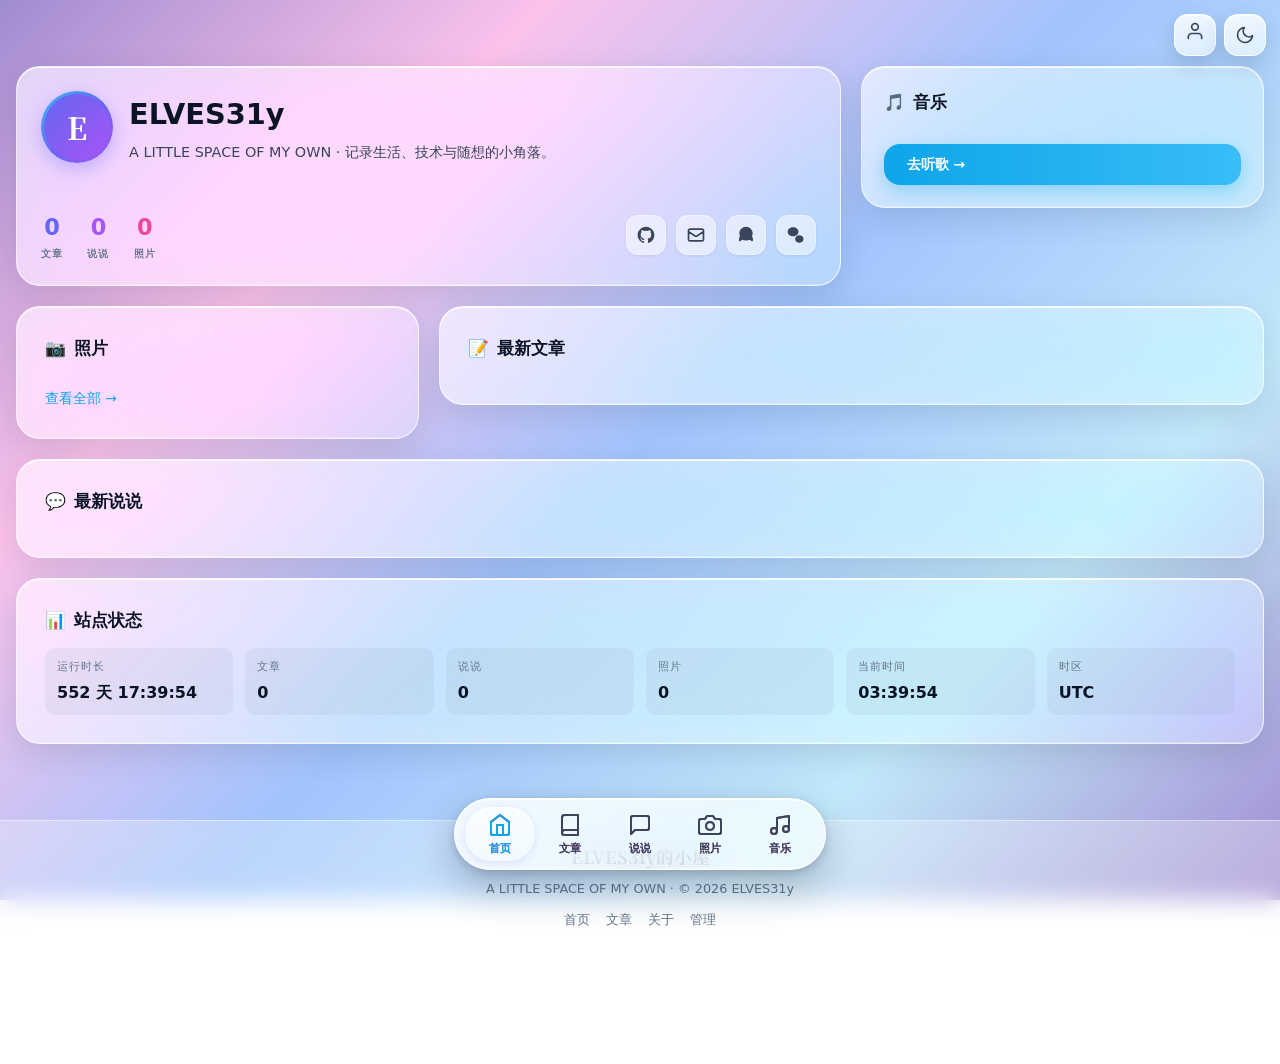
==== commit 156ecb8f: "ui: remove blue tap highlight and focus outline on click" ====
--- a/public/index.html
+++ b/public/index.html
@@ -8,7 +8,7 @@
   <link rel="preconnect" href="https://fonts.googleapis.com">
   <link rel="preconnect" href="https://fonts.gstatic.com" crossorigin>
   <link href="https://fonts.googleapis.com/css2?family=Noto+Serif+SC:wght@400;700&display=swap" rel="stylesheet">
-  <link rel="stylesheet" href="css/style.css?v=28">
+  <link rel="stylesheet" href="css/style.css?v=29">
 </head>
 <body class="page-home">
   <div id="navbar"></div>
@@ -111,7 +111,7 @@
   </main>
 
   <div id="site-footer"></div>
-  <script src="js/common.js?v=29"></script>
+  <script src="js/common.js?v=30"></script>
   <script src="js/home.js?v=2"></script>
 </body>
 </html>
--- a/public/css/style.css
+++ b/public/css/style.css
@@ -978,3 +978,15 @@
 .section-card, .glass-card, .container, .container-narrow, .container-xs { max-width: 100%; }
 .status-item { min-width: 0; }
 .status-item .v { word-break: break-word; }
+
+/* no blue tap highlight / focus box on click */
+* { -webkit-tap-highlight-color: transparent; }
+a, button, input, textarea, select, [role="button"] { -webkit-tap-highlight-color: transparent; }
+a:focus, a:active, button:focus, button:active,
+a:focus-visible, button:focus-visible, [role="button"]:focus {
+  outline: none;
+  -webkit-tap-highlight-color: transparent;
+}
+.dock-item:focus, .dock-item:focus-visible, .ta-btn:focus, .ta-btn:focus-visible, .mini-btn:focus, .filter-tab:focus {
+  outline: none;
+}
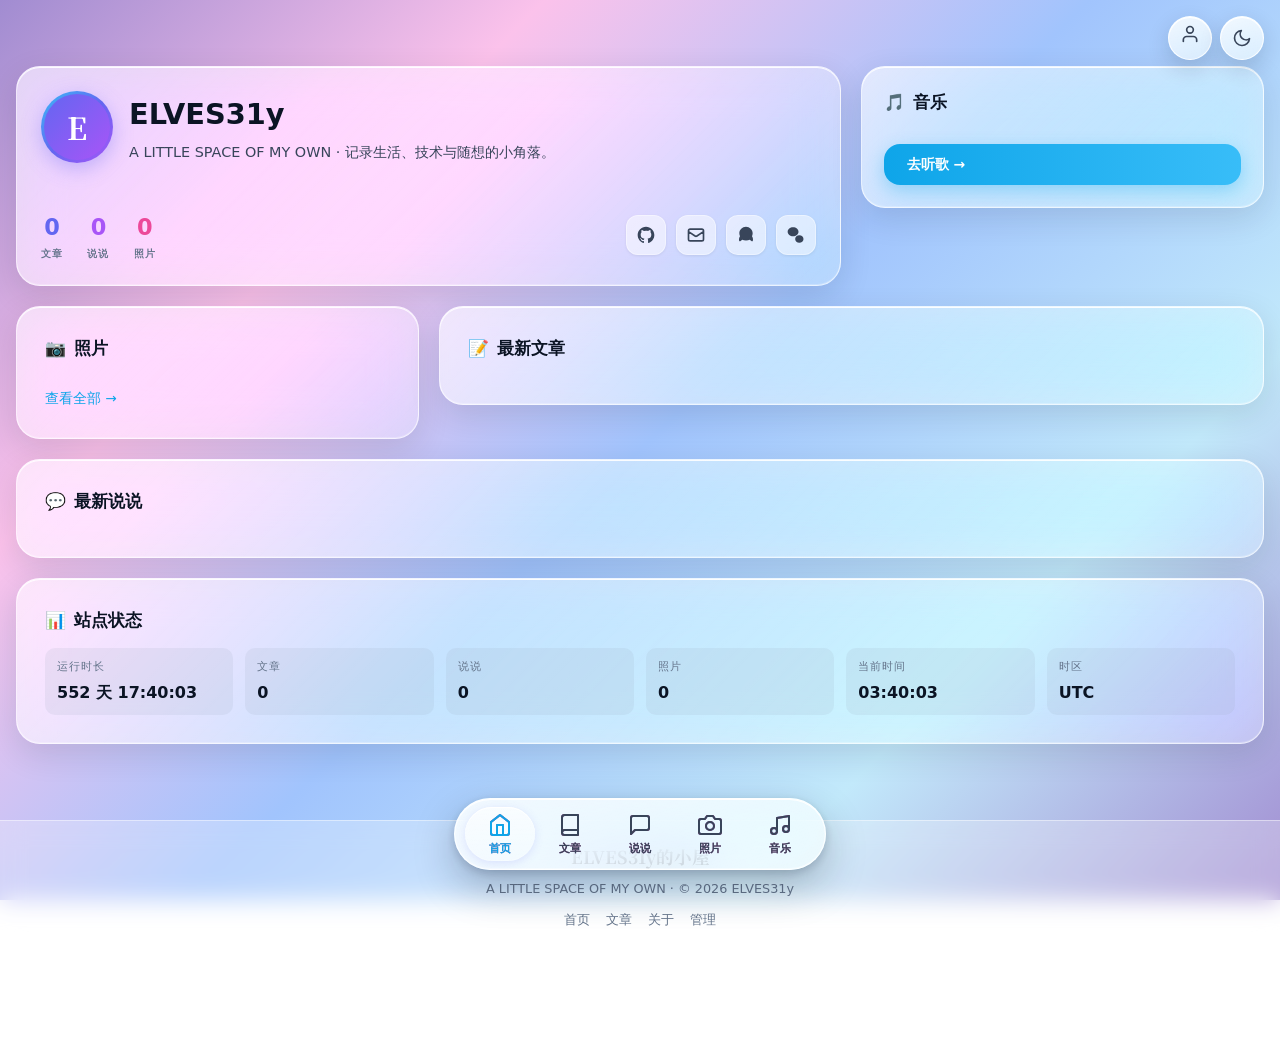
==== commit c5331354: "ui: round top-right buttons and keep them fixed" ====
--- a/public/index.html
+++ b/public/index.html
@@ -8,7 +8,7 @@
   <link rel="preconnect" href="https://fonts.googleapis.com">
   <link rel="preconnect" href="https://fonts.gstatic.com" crossorigin>
   <link href="https://fonts.googleapis.com/css2?family=Noto+Serif+SC:wght@400;700&display=swap" rel="stylesheet">
-  <link rel="stylesheet" href="css/style.css?v=29">
+  <link rel="stylesheet" href="css/style.css?v=30">
 </head>
 <body class="page-home">
   <div id="navbar"></div>
@@ -111,7 +111,7 @@
   </main>
 
   <div id="site-footer"></div>
-  <script src="js/common.js?v=30"></script>
+  <script src="js/common.js?v=31"></script>
   <script src="js/home.js?v=2"></script>
 </body>
 </html>
--- a/public/css/style.css
+++ b/public/css/style.css
@@ -990,3 +990,11 @@
 .dock-item:focus, .dock-item:focus-visible, .ta-btn:focus, .ta-btn:focus-visible, .mini-btn:focus, .filter-tab:focus {
   outline: none;
 }
+
+/* top-right actions: perfect circles, stay fixed */
+.top-actions { position: fixed; top: 16px; right: 16px; z-index: 66; }
+.ta-btn { width: 44px; height: 44px; border-radius: 50%; }
+@media (max-width: 520px) {
+  .top-actions { top: 12px; right: 12px; }
+  .ta-btn { width: 40px; height: 40px; border-radius: 50%; }
+}
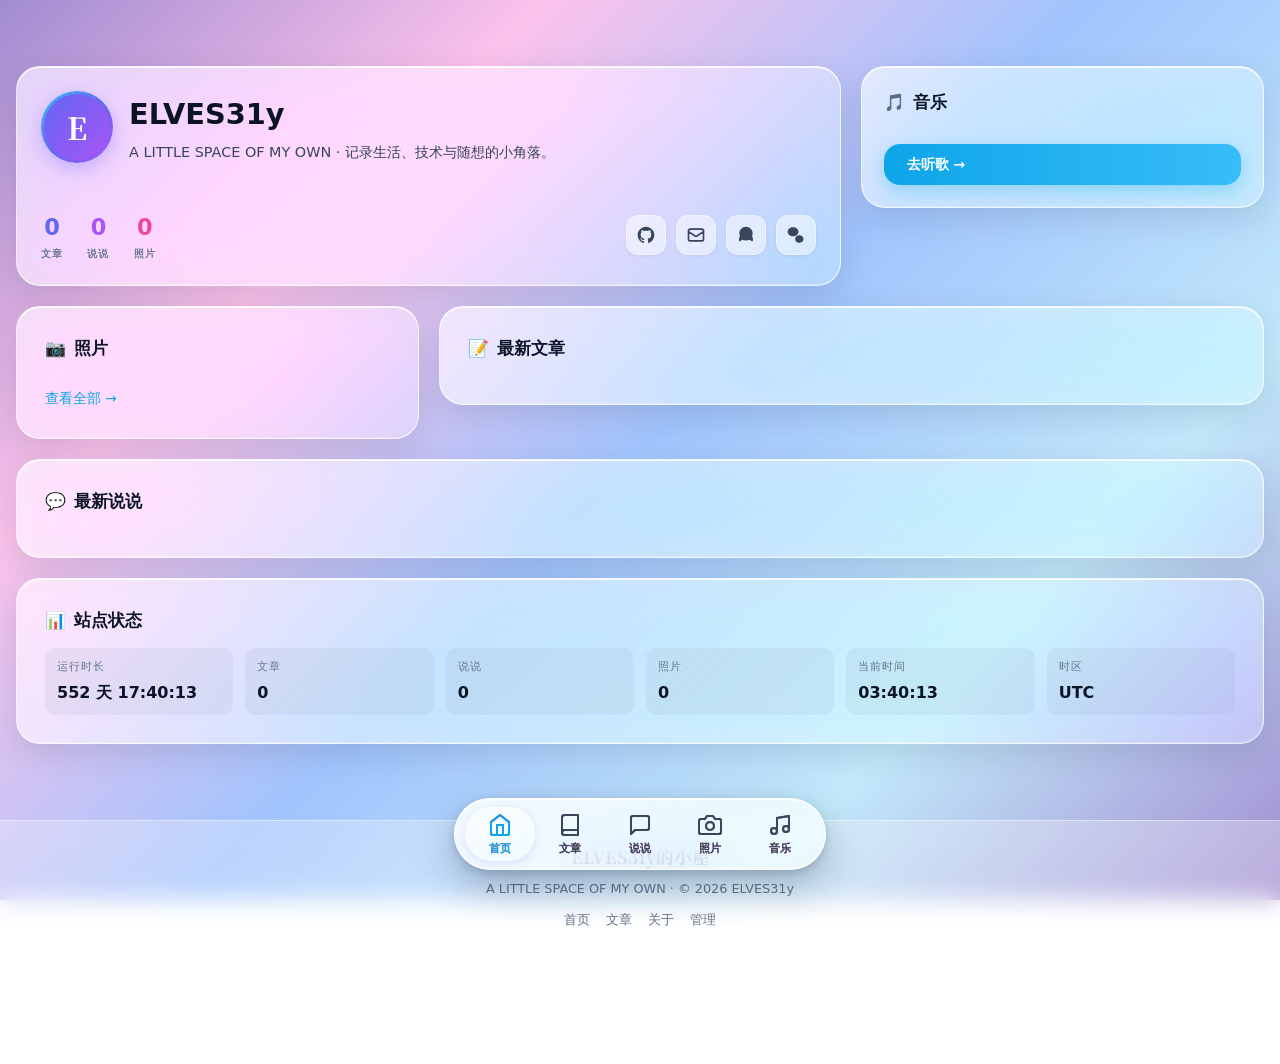
==== commit 204632c3: "top actions: fade out while scrolling so they stop covering content" ====
--- a/public/index.html
+++ b/public/index.html
@@ -8,7 +8,7 @@
   <link rel="preconnect" href="https://fonts.googleapis.com">
   <link rel="preconnect" href="https://fonts.gstatic.com" crossorigin>
   <link href="https://fonts.googleapis.com/css2?family=Noto+Serif+SC:wght@400;700&display=swap" rel="stylesheet">
-  <link rel="stylesheet" href="css/style.css?v=30">
+  <link rel="stylesheet" href="css/style.css?v=31">
 </head>
 <body class="page-home">
   <div id="navbar"></div>
--- a/public/css/style.css
+++ b/public/css/style.css
@@ -998,3 +998,7 @@
   .top-actions { top: 12px; right: 12px; }
   .ta-btn { width: 40px; height: 40px; border-radius: 50%; }
 }
+
+/* top-right actions fade out while scrolling */
+.top-actions { transition: opacity .28s ease, transform .28s ease; }
+.top-actions.is-dim { opacity: 0; transform: translateY(-10px); pointer-events: none; }
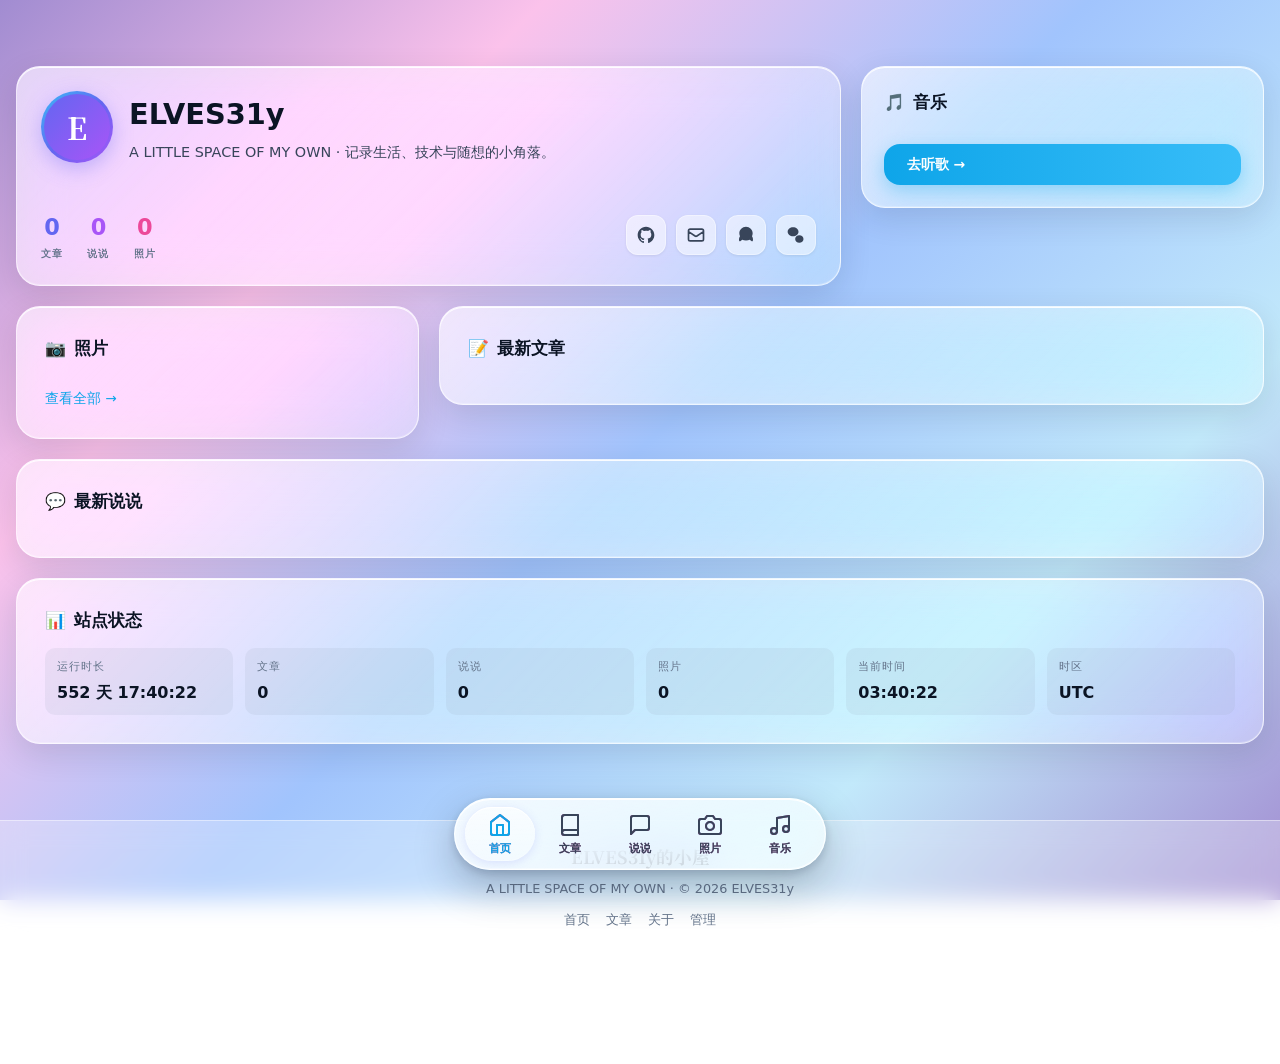
==== commit 25368590: "bump common.js version so the new scroll behaviour loads" ====
--- a/public/index.html
+++ b/public/index.html
@@ -111,7 +111,7 @@
   </main>
 
   <div id="site-footer"></div>
-  <script src="js/common.js?v=31"></script>
+  <script src="js/common.js?v=32"></script>
   <script src="js/home.js?v=2"></script>
 </body>
 </html>
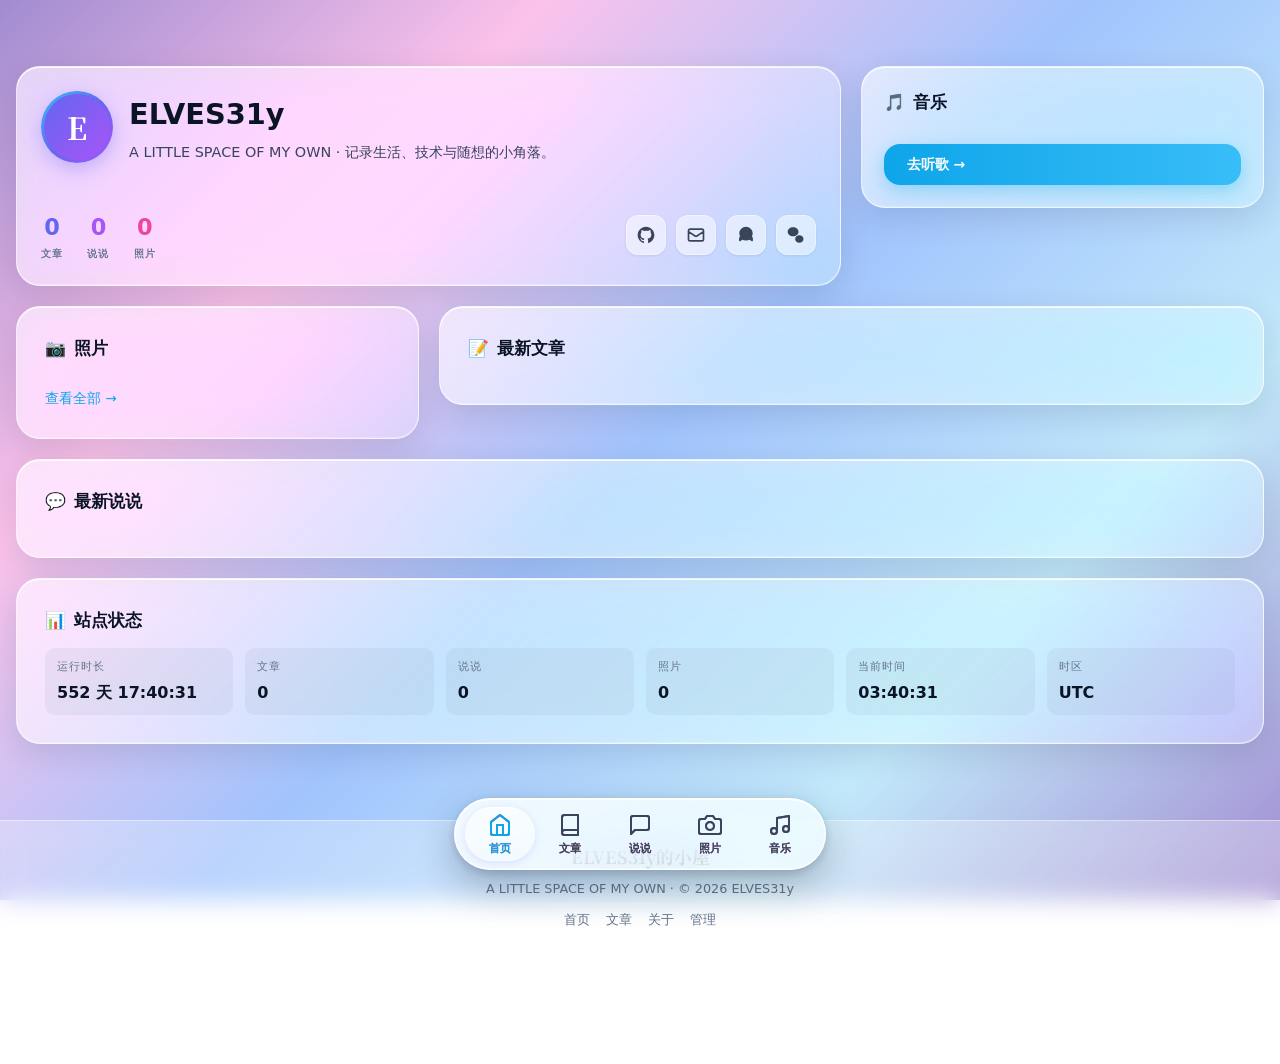
==== commit 0af57a93: "articles: minmax(0,1fr) grids and hard width caps" ====
--- a/public/index.html
+++ b/public/index.html
@@ -8,7 +8,7 @@
   <link rel="preconnect" href="https://fonts.googleapis.com">
   <link rel="preconnect" href="https://fonts.gstatic.com" crossorigin>
   <link href="https://fonts.googleapis.com/css2?family=Noto+Serif+SC:wght@400;700&display=swap" rel="stylesheet">
-  <link rel="stylesheet" href="css/style.css?v=31">
+  <link rel="stylesheet" href="css/style.css?v=32">
 </head>
 <body class="page-home">
   <div id="navbar"></div>
@@ -111,7 +111,7 @@
   </main>
 
   <div id="site-footer"></div>
-  <script src="js/common.js?v=32"></script>
+  <script src="js/common.js?v=33"></script>
   <script src="js/home.js?v=2"></script>
 </body>
 </html>
--- a/public/css/style.css
+++ b/public/css/style.css
@@ -364,7 +364,7 @@
 }
 
 /* 小文章卡（首页） */
-.mini-posts { display: grid; grid-template-columns: repeat(3, 1fr); gap: 12px; }
+.mini-posts { display: grid; grid-template-columns: repeat(3, minmax(0, 1fr)); gap: 12px; }
 .mini-post {
   position: relative; display: block; border-radius: var(--radius-md); overflow: hidden; height: 90px;
 }
@@ -394,8 +394,8 @@
 .filter-tab .count { font-size: 0.75rem; opacity: 0.65; margin-left: 5px; }
 
 .post-grid { display: grid; grid-template-columns: 1fr; gap: 16px; }
-@media (min-width: 640px) { .post-grid { grid-template-columns: repeat(2, 1fr); } }
-@media (min-width: 1024px) { .post-grid { grid-template-columns: repeat(3, 1fr); gap: 20px; } }
+@media (min-width: 640px) { .post-grid { grid-template-columns: repeat(2, minmax(0, 1fr)); } }
+@media (min-width: 1024px) { .post-grid { grid-template-columns: repeat(3, minmax(0, 1fr)); gap: 20px; } }
 
 .post-card {
   position: relative; display: block; border-radius: var(--radius-lg); overflow: hidden;
@@ -533,8 +533,8 @@
 .moment-card .m-head .time { font-size: 0.7rem; color: var(--text-3); margin-left: auto; }
 .moment-card .mood { padding: 2px 10px; border-radius: 999px; font-size: 0.7rem; background: rgba(148,163,184,0.15); color: var(--text-2); }
 .moment-card .m-content { font-size: 0.92rem; color: var(--text-2); white-space: pre-wrap; }
-.moment-card .m-images { display: grid; gap: 8px; margin: 12px 0; grid-template-columns: repeat(2, 1fr); }
-.moment-card .m-images.cols-3 { grid-template-columns: repeat(3, 1fr); }
+.moment-card .m-images { display: grid; gap: 8px; margin: 12px 0; grid-template-columns: repeat(2, minmax(0, 1fr)); }
+.moment-card .m-images.cols-3 { grid-template-columns: repeat(3, minmax(0, 1fr)); }
 .moment-card .m-images img { width: 100%; aspect-ratio: 1; object-fit: cover; border-radius: 10px; cursor: zoom-in; transition: transform 0.3s ease; }
 .moment-card .m-images img:hover { transform: scale(1.03); }
 .moment-card .m-foot { display: flex; align-items: center; justify-content: space-between; padding-top: 12px; border-top: 1px solid var(--divider); }
@@ -680,7 +680,7 @@
 
 /* 响应式：桌面端首页 bento 布局 */
 @media (min-width: 900px) {
-  .home-grid { grid-template-columns: repeat(12, 1fr); gap: 20px; }
+  .home-grid { grid-template-columns: repeat(12, minmax(0, 1fr)); gap: 20px; }
   .home-grid .profile-col { grid-column: span 8; }
   .home-grid .music-col { grid-column: span 4; }
   .home-grid .photo-col { grid-column: span 4; }
@@ -1002,3 +1002,13 @@
 /* top-right actions fade out while scrolling */
 .top-actions { transition: opacity .28s ease, transform .28s ease; }
 .top-actions.is-dim { opacity: 0; transform: translateY(-10px); pointer-events: none; }
+
+/* article area: hard constraints so nothing pokes out */
+#latest-posts, #latest-posts > * { min-width: 0; max-width: 100%; }
+.hero-post, .hero-post img, .hero-post .fallback { max-width: 100%; }
+.hero-post { width: 100%; box-sizing: border-box; }
+.mini-posts { grid-template-columns: repeat(3, minmax(0, 1fr)); }
+@media (max-width: 520px) {
+  .mini-posts { grid-template-columns: repeat(2, minmax(0, 1fr)); }
+  .hero-post { min-height: 170px; }
+}
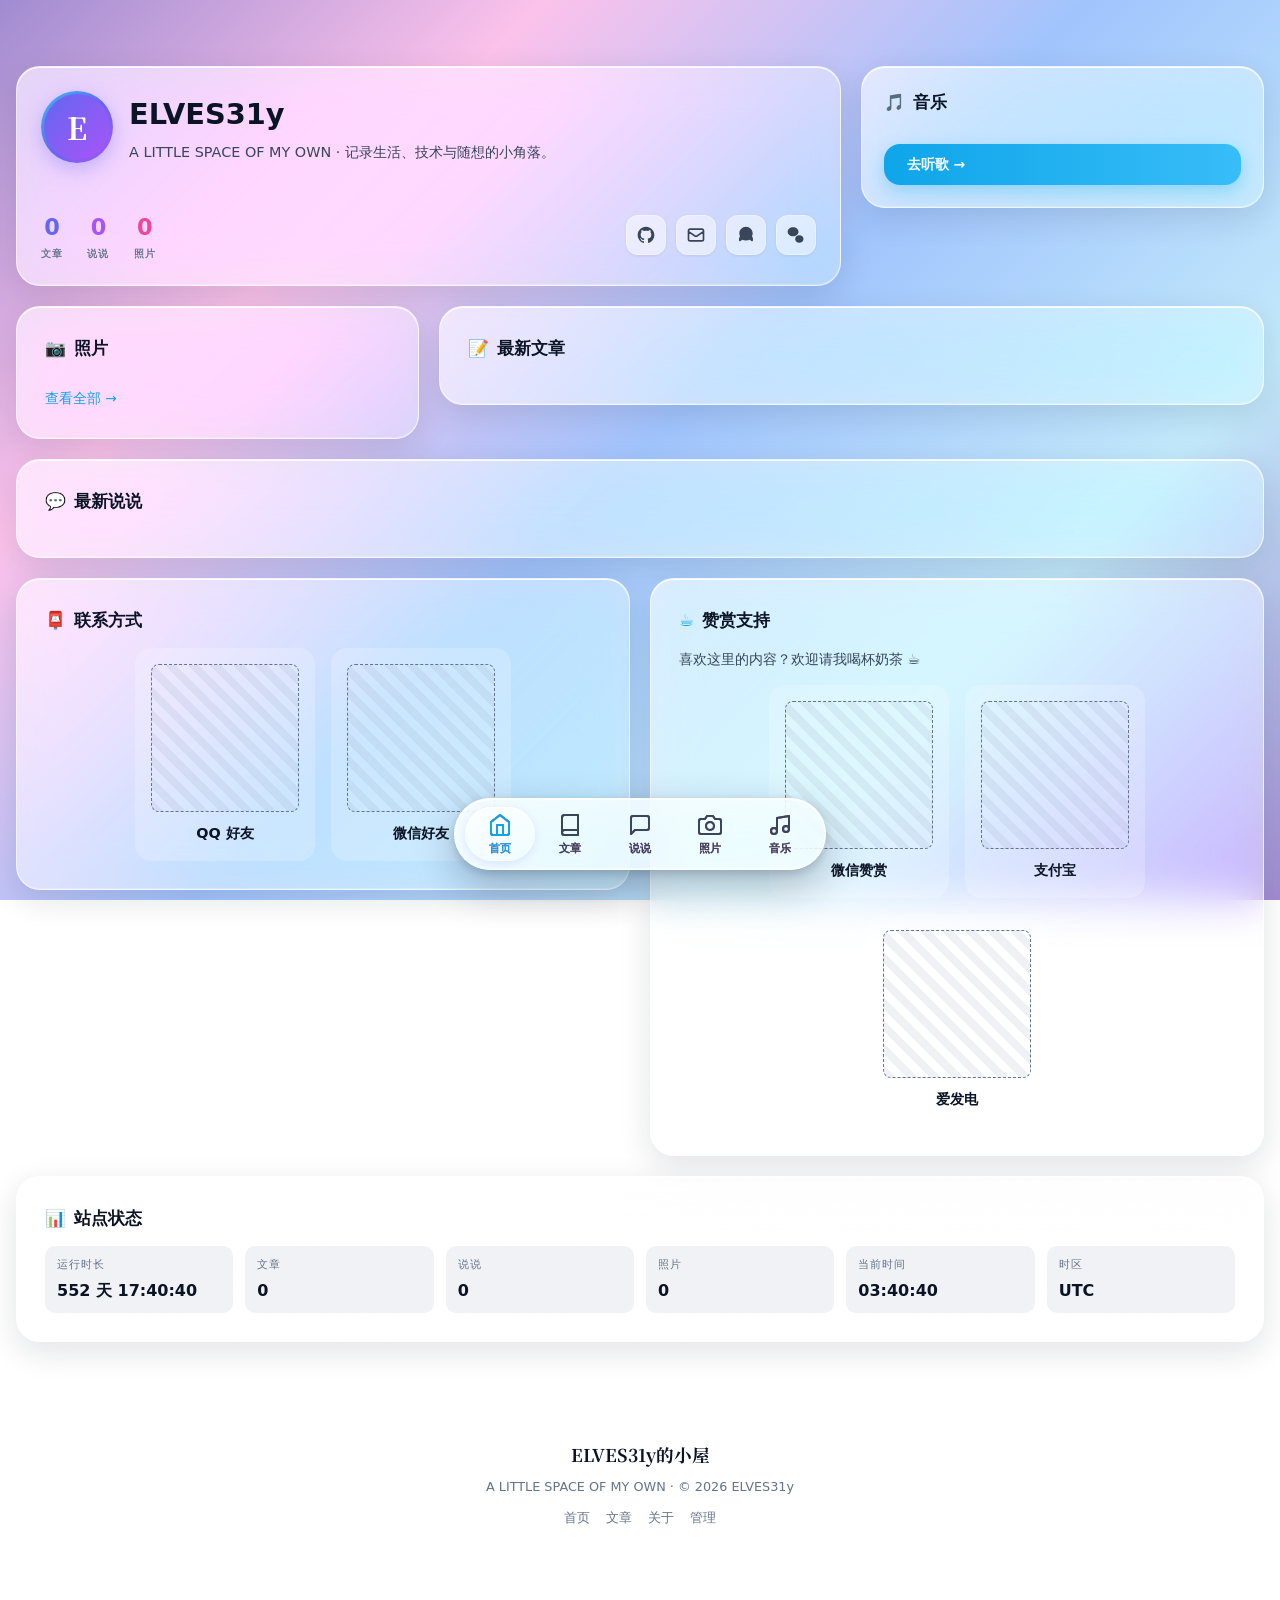
==== commit 52d06596: "home: contact+support blocks; music flac with fade and lower volume" ====
--- a/public/index.html
+++ b/public/index.html
@@ -8,7 +8,7 @@
   <link rel="preconnect" href="https://fonts.googleapis.com">
   <link rel="preconnect" href="https://fonts.gstatic.com" crossorigin>
   <link href="https://fonts.googleapis.com/css2?family=Noto+Serif+SC:wght@400;700&display=swap" rel="stylesheet">
-  <link rel="stylesheet" href="css/style.css?v=32">
+  <link rel="stylesheet" href="css/style.css?v=33">
 </head>
 <body class="page-home">
   <div id="navbar"></div>
@@ -91,6 +91,45 @@
           </div>
         </section>
 
+        <!-- 联系方式 -->
+        <section class="contact-col">
+          <div class="section-card glass-card fade-in">
+            <div class="section-title"><span style="color:var(--primary)">📮</span> 联系方式</div>
+            <div class="qr-grid">
+              <div class="qr-box">
+                <div class="ph"><img src="/images/qq-qr.webp" alt="QQ 好友码" onerror="this.style.display='none'"></div>
+                <div class="name">QQ 好友</div>
+              </div>
+              <div class="qr-box">
+                <div class="ph"><img src="/images/wechat-qr.webp" alt="微信好友码" onerror="this.style.display='none'"></div>
+                <div class="name">微信好友</div>
+              </div>
+            </div>
+          </div>
+        </section>
+
+        <!-- 赞赏支持 -->
+        <section class="support-col">
+          <div class="section-card glass-card fade-in">
+            <div class="section-title"><span style="color:var(--primary)">☕</span> 赞赏支持</div>
+            <p style="color:var(--text-2);font-size:.9rem;margin-bottom:14px">喜欢这里的内容？欢迎请我喝杯奶茶 ☕</p>
+            <div class="qr-grid">
+              <div class="qr-box">
+                <div class="ph"><img src="/images/wechat-reward.png" alt="微信赞赏码" onerror="this.style.display='none'"></div>
+                <div class="name">微信赞赏</div>
+              </div>
+              <div class="qr-box">
+                <div class="ph"><img src="/images/alipay-qr.jpg" alt="支付宝" onerror="this.style.display='none'"></div>
+                <div class="name">支付宝</div>
+              </div>
+              <div class="qr-box">
+                <div class="ph"><img src="/images/afdian-qr.jpg" alt="爱发电" onerror="this.style.display='none'"></div>
+                <div class="name">爱发电</div>
+              </div>
+            </div>
+          </div>
+        </section>
+
         <!-- 站点状态 -->
         <section class="status-col">
           <div class="section-card glass-card fade-in">
@@ -111,7 +150,7 @@
   </main>
 
   <div id="site-footer"></div>
-  <script src="js/common.js?v=33"></script>
+  <script src="js/common.js?v=34"></script>
   <script src="js/home.js?v=2"></script>
 </body>
 </html>
--- a/public/css/style.css
+++ b/public/css/style.css
@@ -1012,3 +1012,14 @@
   .mini-posts { grid-template-columns: repeat(2, minmax(0, 1fr)); }
   .hero-post { min-height: 170px; }
 }
+
+/* home: contact + support blocks */
+@media (min-width: 900px) {
+  .home-grid .contact-col { grid-column: span 6; }
+  .home-grid .support-col { grid-column: span 6; }
+}
+.qr-box .ph { width: 148px; height: 148px; }
+@media (max-width: 520px) {
+  .qr-box .ph { width: 112px; height: 112px; }
+  .qr-grid { gap: 10px; }
+}
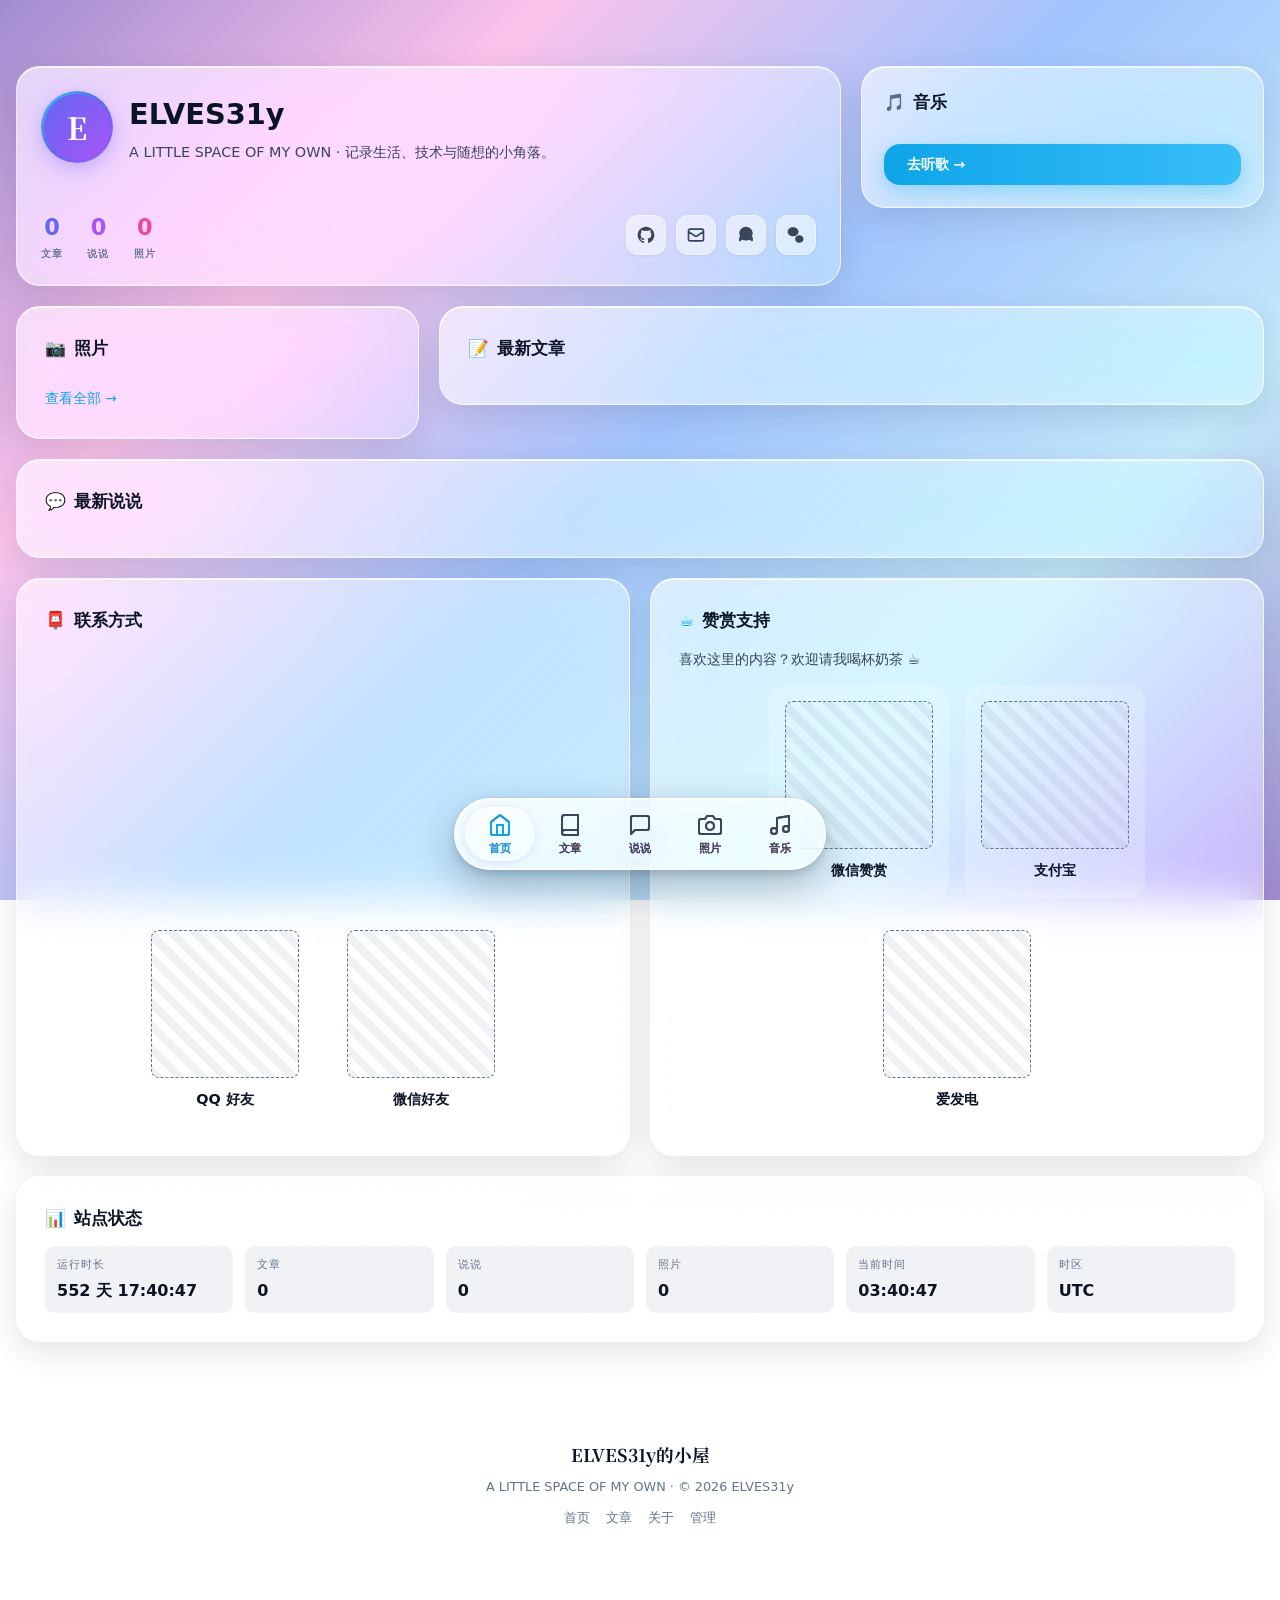
==== commit 60944efe: "home: equal-height contact/support cards, even qr gaps" ====
--- a/public/index.html
+++ b/public/index.html
@@ -8,7 +8,7 @@
   <link rel="preconnect" href="https://fonts.googleapis.com">
   <link rel="preconnect" href="https://fonts.gstatic.com" crossorigin>
   <link href="https://fonts.googleapis.com/css2?family=Noto+Serif+SC:wght@400;700&display=swap" rel="stylesheet">
-  <link rel="stylesheet" href="css/style.css?v=33">
+  <link rel="stylesheet" href="css/style.css?v=34">
 </head>
 <body class="page-home">
   <div id="navbar"></div>
@@ -150,7 +150,7 @@
   </main>
 
   <div id="site-footer"></div>
-  <script src="js/common.js?v=34"></script>
+  <script src="js/common.js?v=35"></script>
   <script src="js/home.js?v=2"></script>
 </body>
 </html>
--- a/public/css/style.css
+++ b/public/css/style.css
@@ -1023,3 +1023,16 @@
   .qr-box .ph { width: 112px; height: 112px; }
   .qr-grid { gap: 10px; }
 }
+
+/* contact + support: equal height, even gaps */
+.qr-grid { gap: 16px; align-items: start; }
+.qr-box { flex: 0 0 auto; display: flex; flex-direction: column; align-items: center; }
+@media (min-width: 900px) {
+  .home-grid .contact-col, .home-grid .support-col { display: flex; }
+  .home-grid .contact-col > .section-card,
+  .home-grid .support-col > .section-card {
+    flex: 1 1 auto; display: flex; flex-direction: column; box-sizing: border-box;
+  }
+  .home-grid .contact-col .qr-grid,
+  .home-grid .support-col .qr-grid { margin-top: auto; }
+}
